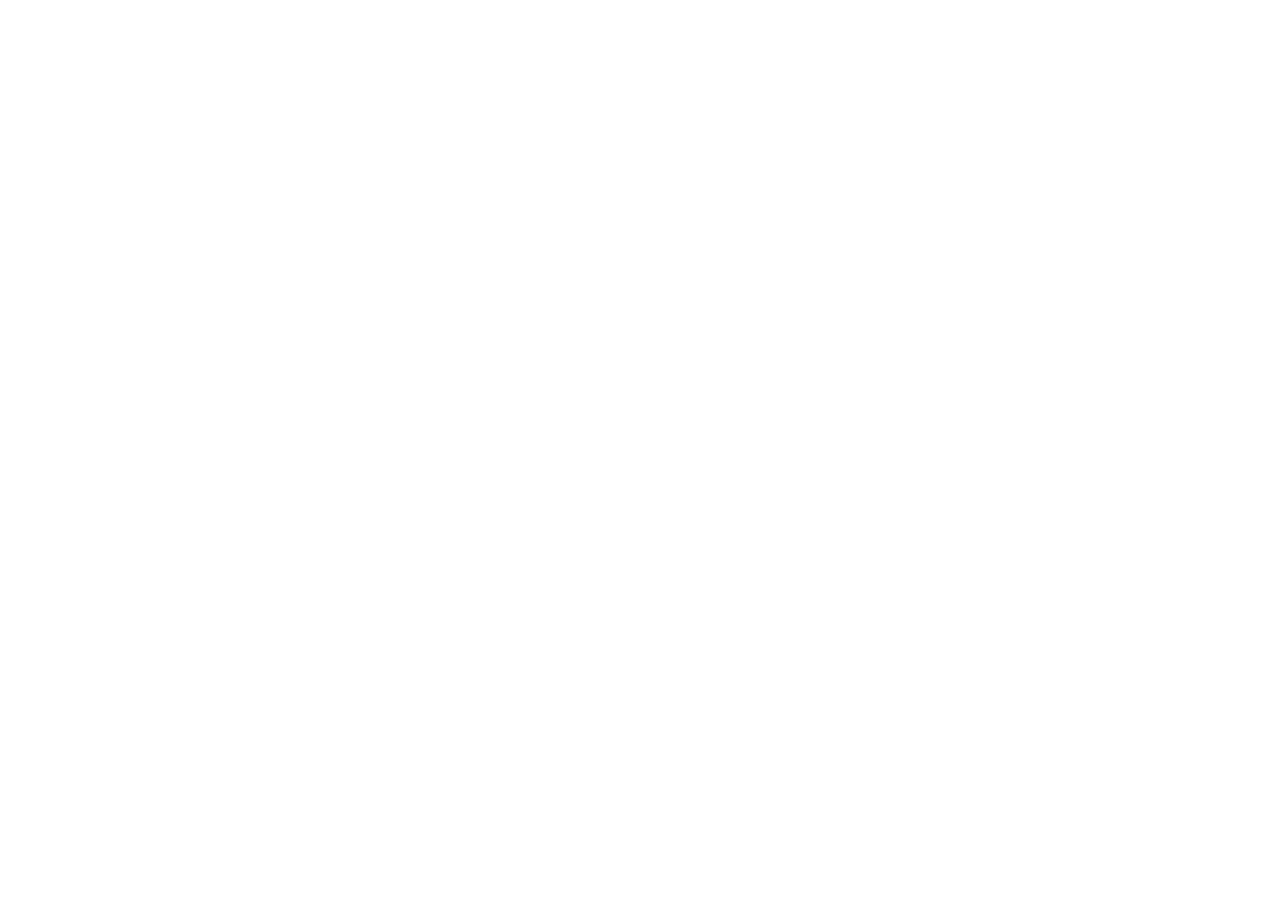
==== index.html @ 7423e650 "Cria estrutura da página inicial" ====
<!DOCTYPE html>
<html lang="en">
<head>
    <meta charset="UTF-8">
    <meta name="viewport" content="width=device-width, initial-scale=1.0">
    <title>Turma do Bem</title>
</head>
<body>
    
</body>
</html>
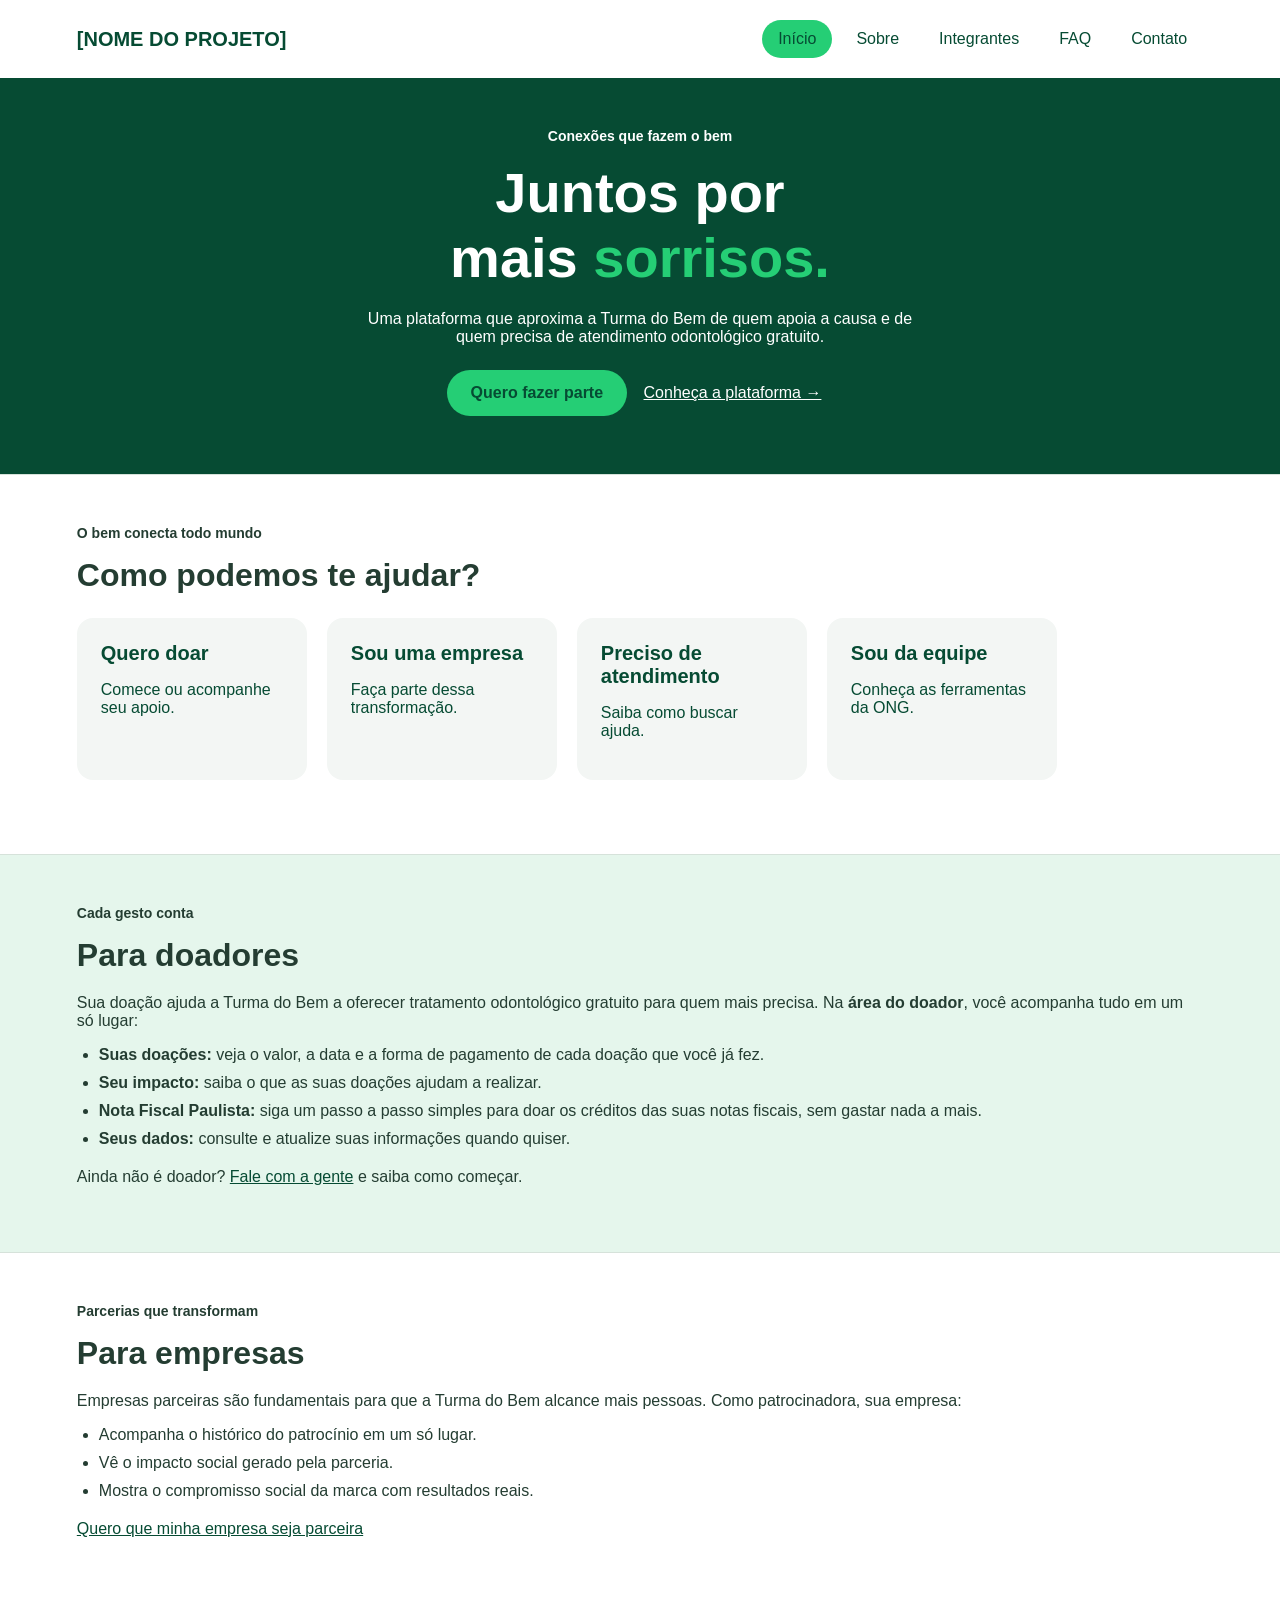
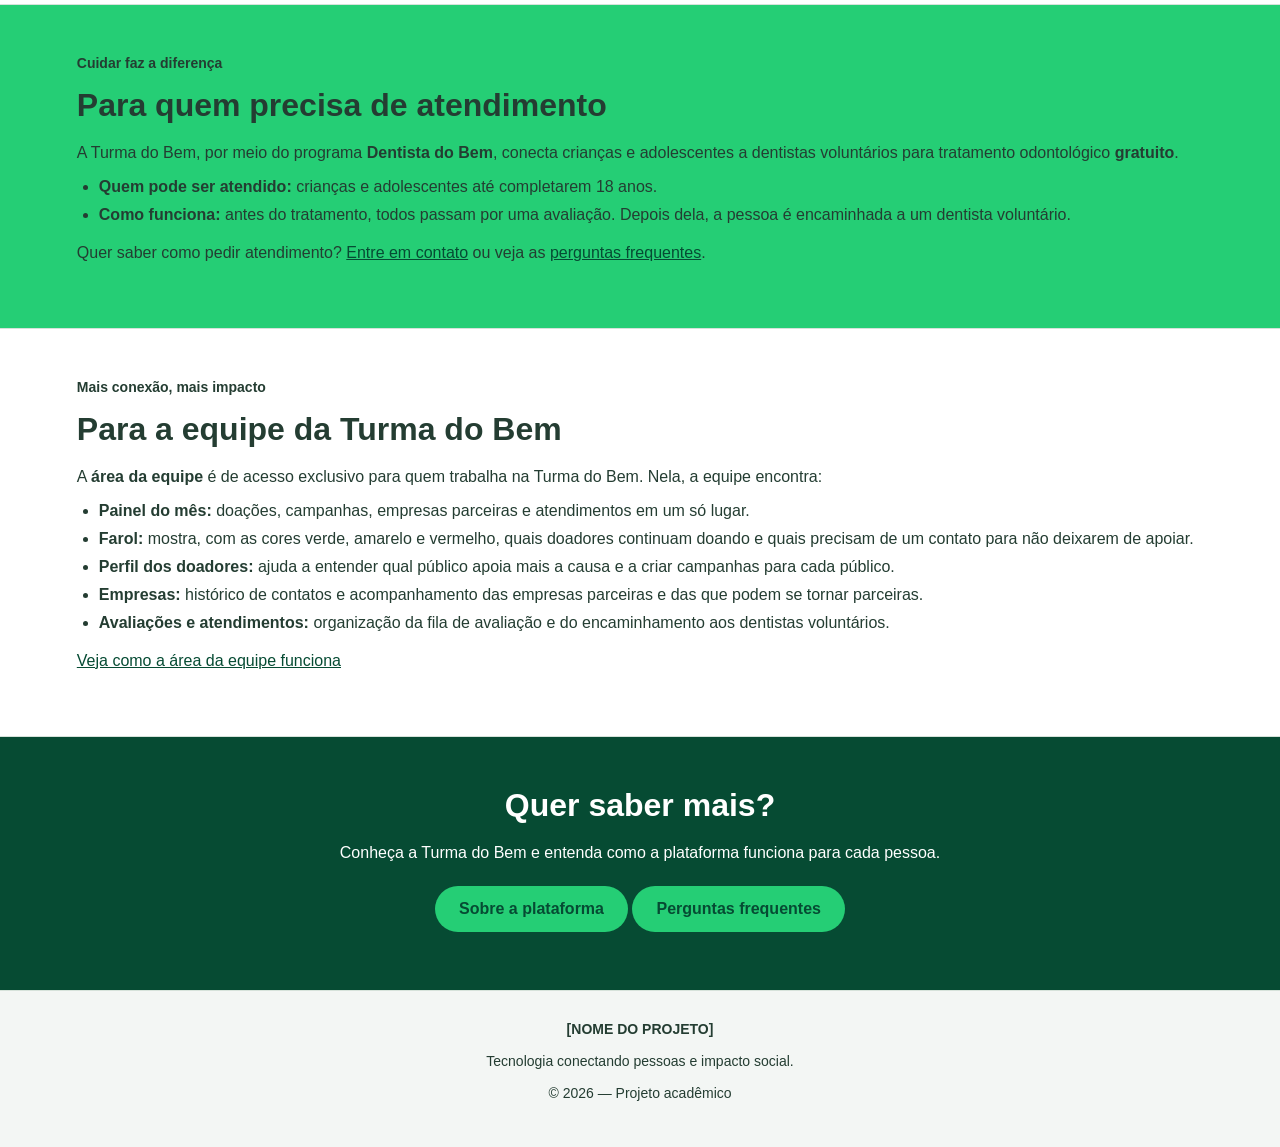
==== commit 8a2ffa27: "Adiciona HTML e CSS do projeto" ====
--- a/index.html
+++ b/index.html
@@ -1,11 +1,139 @@
 <!DOCTYPE html>
-<html lang="en">
+<html lang="pt-BR">
 <head>
     <meta charset="UTF-8">
     <meta name="viewport" content="width=device-width, initial-scale=1.0">
-    <title>Turma do Bem</title>
+    <link rel="stylesheet" href="css/style.css">
+    <title>Início | [NOME DO PROJETO]</title>
 </head>
 <body>
-    
+    <!-- Cabeçalho com o menu, igual em todas as páginas -->
+    <header>
+        <a class="marca" href="index.html">[NOME DO PROJETO]</a>
+        <nav>
+            <ul>
+                <li><a href="index.html" class="ativo">Início</a></li>
+                <li><a href="sobre.html">Sobre</a></li>
+                <li><a href="integrantes.html">Integrantes</a></li>
+                <li><a href="faq.html">FAQ</a></li>
+                <li><a href="contato.html">Contato</a></li>
+            </ul>
+        </nav>
+    </header>
+
+    <main>
+        <!-- Apresentação do projeto -->
+        <section id="inicio" class="apresentacao">
+            <div class="texto-inicio">
+                <p class="etiqueta">Conexões que fazem o bem</p>
+                <h1>Juntos por<br>mais <span>sorrisos.</span></h1>
+                <p>Uma plataforma que aproxima a Turma do Bem de quem apoia a causa e de quem precisa de atendimento odontológico gratuito.</p>
+                <a class="botao" href="contato.html">Quero fazer parte</a>
+                <a class="link-inicio" href="sobre.html">Conheça a plataforma →</a>
+            </div>
+        </section>
+
+        
+        <!-- Links para cada público da plataforma -->
+        <section id="publicos">
+            <p class="etiqueta">O bem conecta todo mundo</p>
+            <h2>Como podemos te ajudar?</h2>
+            <ul class="cartoes">
+                <li>
+                    <a href="#doadores">
+                        <strong>Quero doar</strong>
+                        <p>Comece ou acompanhe seu apoio.</p>
+                    </a>
+                </li>
+                <li>
+                    <a href="#empresas">
+                        <strong>Sou uma empresa</strong>
+                        <p>Faça parte dessa transformação.</p>
+                    </a>
+                </li>
+                <li>
+                    <a href="#beneficiarios">
+                        <strong>Preciso de atendimento</strong>
+                        <p>Saiba como buscar ajuda.</p>
+                    </a>
+                </li>
+                <li>
+                    <a href="#equipe">
+                        <strong>Sou da equipe</strong>
+                        <p>Conheça as ferramentas da ONG.</p>
+                    </a>
+                </li>
+            </ul>
+        </section>
+
+        <!-- Seção dos doadores: histórico de doações e Nota Fiscal Paulista -->
+        <section id="doadores" class="fundo-claro">
+            <p class="etiqueta">Cada gesto conta</p>
+            <h2>Para doadores</h2>
+            <p>Sua doação ajuda a Turma do Bem a oferecer tratamento odontológico gratuito para quem mais precisa. Na <strong>área do doador</strong>, você acompanha tudo em um só lugar:</p>
+            <ul>
+                <li><strong>Suas doações:</strong> veja o valor, a data e a forma de pagamento de cada doação que você já fez.</li>
+                <li><strong>Seu impacto:</strong> saiba o que as suas doações ajudam a realizar.</li>
+                <li><strong>Nota Fiscal Paulista:</strong> siga um passo a passo simples para doar os créditos das suas notas fiscais, sem gastar nada a mais.</li>
+                <li><strong>Seus dados:</strong> consulte e atualize suas informações quando quiser.</li>
+            </ul>
+            <p>Ainda não é doador? <a href="contato.html">Fale com a gente</a> e saiba como começar.</p>
+        </section>
+
+        <!-- Seção das empresas: motivos para se tornar parceira -->
+        <section id="empresas">
+            <p class="etiqueta">Parcerias que transformam</p>
+            <h2>Para empresas</h2>
+            <p>Empresas parceiras são fundamentais para que a Turma do Bem alcance mais pessoas. Como patrocinadora, sua empresa:</p>
+            <ul>
+                <li>Acompanha o histórico do patrocínio em um só lugar.</li>
+                <li>Vê o impacto social gerado pela parceria.</li>
+                <li>Mostra o compromisso social da marca com resultados reais.</li>
+            </ul>
+            <p><a href="contato.html">Quero que minha empresa seja parceira</a></p>
+        </section>
+
+        <!-- Seção dos beneficiários: atendimento gratuito até 18 anos e avaliação -->
+        <section id="beneficiarios" class="fundo-verde">
+            <p class="etiqueta">Cuidar faz a diferença</p>
+            <h2>Para quem precisa de atendimento</h2>
+            <p>A Turma do Bem, por meio do programa <strong>Dentista do Bem</strong>, conecta crianças e adolescentes a dentistas voluntários para tratamento odontológico <strong>gratuito</strong>.</p>
+            <ul>
+                <li><strong>Quem pode ser atendido:</strong> crianças e adolescentes até completarem 18 anos.</li>
+                <li><strong>Como funciona:</strong> antes do tratamento, todos passam por uma avaliação. Depois dela, a pessoa é encaminhada a um dentista voluntário.</li>
+            </ul>
+            <p>Quer saber como pedir atendimento? <a href="contato.html">Entre em contato</a> ou veja as <a href="faq.html#faq-beneficiarios">perguntas frequentes</a>.</p>
+        </section>
+
+        <!-- Seção da equipe da ONG: área restrita com o painel e o Farol -->
+        <section id="equipe">
+            <p class="etiqueta">Mais conexão, mais impacto</p>
+            <h2>Para a equipe da Turma do Bem</h2>
+            <p>A <strong>área da equipe</strong> é de acesso exclusivo para quem trabalha na Turma do Bem. Nela, a equipe encontra:</p>
+            <ul>
+                <li><strong>Painel do mês:</strong> doações, campanhas, empresas parceiras e atendimentos em um só lugar.</li>
+                <li><strong>Farol:</strong> mostra, com as cores verde, amarelo e vermelho, quais doadores continuam doando e quais precisam de um contato para não deixarem de apoiar.</li>
+                <li><strong>Perfil dos doadores:</strong> ajuda a entender qual público apoia mais a causa e a criar campanhas para cada público.</li>
+                <li><strong>Empresas:</strong> histórico de contatos e acompanhamento das empresas parceiras e das que podem se tornar parceiras.</li>
+                <li><strong>Avaliações e atendimentos:</strong> organização da fila de avaliação e do encaminhamento aos dentistas voluntários.</li>
+            </ul>
+            <p><a href="sobre.html#como-funciona-equipe">Veja como a área da equipe funciona</a></p>
+        </section>
+
+        <!-- Links para conhecer melhor o projeto -->
+        <section id="saiba-mais" class="chamada">
+            <h2>Quer saber mais?</h2>
+            <p>Conheça a Turma do Bem e entenda como a plataforma funciona para cada pessoa.</p>
+            <a class="botao" href="sobre.html">Sobre a plataforma</a>
+            <a class="botao" href="faq.html">Perguntas frequentes</a>
+        </section>
+    </main>
+
+    <!-- Rodapé, igual em todas as páginas -->
+    <footer>
+        <p><strong>[NOME DO PROJETO]</strong></p>
+        <p>Tecnologia conectando pessoas e impacto social.</p>
+        <p>© 2026 — Projeto acadêmico</p>
+    </footer>
 </body>
-</html>+</html>
--- a/css/style.css
+++ b/css/style.css
@@ -0,0 +1,239 @@
+/* Estilo geral */
+* {
+    box-sizing: border-box;
+    margin: 0;
+    padding: 0;
+}
+
+body {
+    font-family: Arial, Helvetica, sans-serif;
+    background-color: #ffffff;
+    color: #243d32;
+    font-size: 16px;
+}
+
+a {
+    color: #064b33;
+}
+
+a:hover {
+    color: #12633c;
+}
+
+h1, h2, h3 {
+    margin-bottom: 20px;
+}
+
+h1 {
+    font-size: 40px;
+}
+
+h2 {
+    font-size: 32px;
+}
+
+h3 {
+    font-size: 22px;
+}
+
+p {
+    margin-bottom: 16px;
+}
+
+/* Cabeçalho e menu */
+header {
+    display: flex;
+    flex-wrap: wrap;
+    justify-content: space-between;
+    align-items: center;
+    gap: 20px;
+    padding: 20px 6%;
+}
+
+.marca {
+    font-size: 20px;
+    font-weight: bold;
+    text-decoration: none;
+}
+
+nav ul {
+    display: flex;
+    flex-wrap: wrap;
+    gap: 8px;
+    list-style: none;
+}
+
+nav a {
+    display: block;
+    padding: 10px 16px;
+    border-radius: 30px;
+    text-decoration: none;
+}
+
+nav a:hover {
+    background-color: #e5f6ec;
+}
+
+.ativo {
+    background-color: #25ce75;
+}
+
+/* Conteúdo das páginas */
+main {
+    max-width: 1440px;
+    margin: 0 auto;
+}
+
+section {
+    padding: 50px 6%;
+    border-bottom: 1px solid #d6e2da;
+}
+
+section ul {
+    padding-left: 22px;
+    margin-bottom: 20px;
+}
+
+section li {
+    margin-bottom: 10px;
+}
+
+article {
+    margin-top: 24px;
+    padding-top: 24px;
+    border-top: 1px solid #d6e2da;
+}
+
+.apresentacao, .fundo-claro {
+    background-color: #e5f6ec;
+}
+
+.fundo-verde {
+    background-color: #25ce75;
+}
+
+.etiqueta {
+    font-size: 14px;
+    font-weight: bold;
+}
+
+/* Apresentação do projeto */
+#inicio {
+    background-color: #064b33;
+    color: #ffffff;
+    text-align: center;
+}
+
+.texto-inicio {
+    width: 560px;
+    max-width: 100%;
+    margin: 0 auto;
+}
+
+#inicio h1 {
+    font-size: 56px;
+}
+
+#inicio h1 span {
+    color: #25ce75;
+}
+
+.link-inicio {
+    display: inline-block;
+    margin: 12px;
+    color: #ffffff;
+}
+
+.link-inicio:hover {
+    color: #25ce75;
+}
+
+/* A mesma classe é usada nos botões de todas as páginas. */
+.botao {
+    display: inline-block;
+    margin: 8px 0;
+    padding: 14px 24px;
+    border-radius: 30px;
+    background-color: #25ce75;
+    color: #064b33;
+    font-weight: bold;
+    text-decoration: none;
+}
+
+.botao:hover {
+    background-color: #e5f6ec;
+    color: #064b33;
+}
+
+/* Listas de cartões e atalhos */
+.cartoes, .atalhos {
+    display: flex;
+    flex-wrap: wrap;
+    gap: 20px;
+    padding: 0;
+    margin: 24px 0;
+    list-style: none;
+}
+
+.cartoes li {
+    width: 230px;
+    max-width: 100%;
+    margin: 0;
+    padding: 24px;
+    border-radius: 16px;
+    background-color: #f3f6f4;
+}
+
+.cartoes a {
+    display: block;
+    text-decoration: none;
+}
+
+.cartoes strong {
+    display: block;
+    margin-bottom: 16px;
+    font-size: 20px;
+}
+
+/* Integrantes */
+.integrantes {
+    text-align: center;
+}
+
+.integrantes .cartoes {
+    justify-content: center;
+}
+
+.avatar {
+    display: flex;
+    align-items: center;
+    justify-content: center;
+    width: 80px;
+    height: 80px;
+    margin: 0 auto 20px;
+    border-radius: 50%;
+    background-color: #25ce75;
+    color: #064b33;
+    font-size: 26px;
+    font-weight: bold;
+}
+
+.link-pendente {
+    display: inline-block;
+    margin: 6px;
+    font-size: 14px;
+}
+
+/* Final das páginas */
+.chamada {
+    background-color: #064b33;
+    color: #ffffff;
+    text-align: center;
+}
+
+footer {
+    padding: 30px 6%;
+    background-color: #f3f6f4;
+    text-align: center;
+    font-size: 14px;
+}
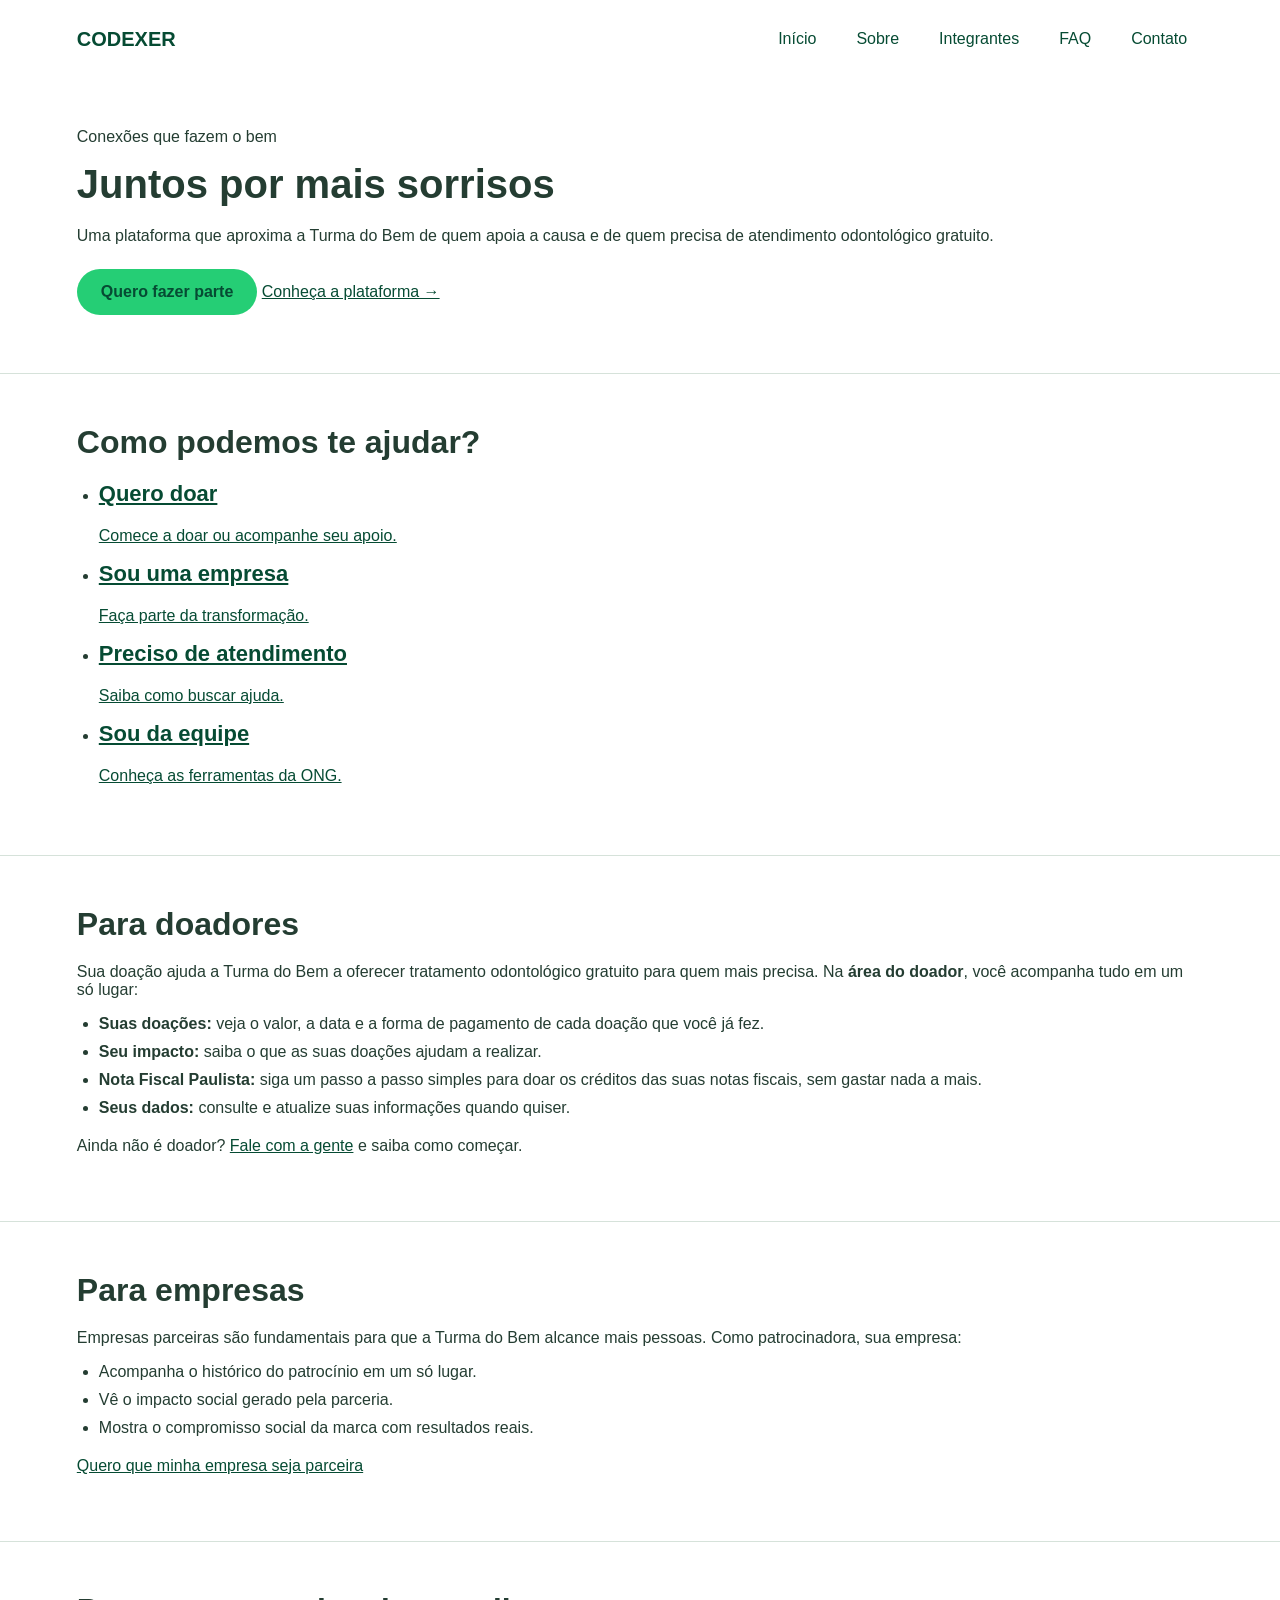
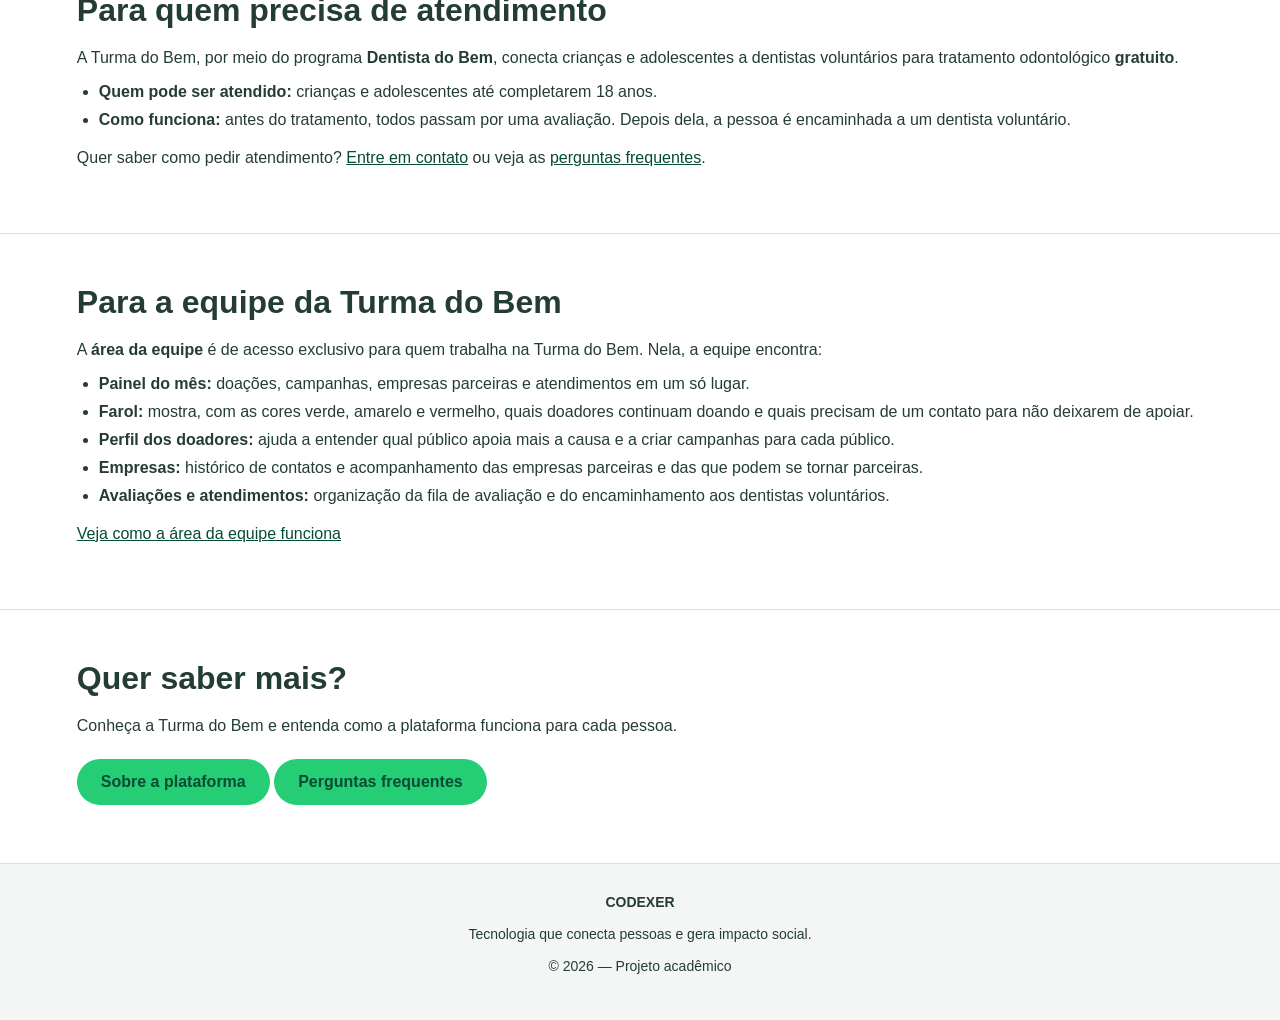
==== commit b4f1a861: "Adiciona páginas HTML do projeto." ====
--- a/index.html
+++ b/index.html
@@ -1,139 +1,136 @@
 <!DOCTYPE html>
-<html lang="pt-BR">
+<html lang="en">
 <head>
-    <meta charset="UTF-8">
-    <meta name="viewport" content="width=device-width, initial-scale=1.0">
-    <link rel="stylesheet" href="css/style.css">
-    <title>Início | [NOME DO PROJETO]</title>
+<meta charset="UTF-8">
+<meta name="viewport" content="width=device-width, initial-scale=1.0">
+<link rel="stylesheet" href="css/style.css">
+<title>Início | CODEXER</title>
 </head>
 <body>
-    <!-- Cabeçalho com o menu, igual em todas as páginas -->
-    <header>
-        <a class="marca" href="index.html">[NOME DO PROJETO]</a>
-        <nav>
-            <ul>
-                <li><a href="index.html" class="ativo">Início</a></li>
-                <li><a href="sobre.html">Sobre</a></li>
-                <li><a href="integrantes.html">Integrantes</a></li>
-                <li><a href="faq.html">FAQ</a></li>
-                <li><a href="contato.html">Contato</a></li>
-            </ul>
-        </nav>
-    </header>
-
+<header>
+<a class="marca" href="index.html">CODEXER</a>
+<nav>
+<ul>
+<!--Links de navegação para todas as páginas do projeto-->
+<li><a href="index.html">Início</a></li>
+<li><a href="sobre.html">Sobre</a></li>
+<li><a href="integrantes.html">Integrantes</a></li>
+<li><a href="faq.html">FAQ</a></li>
+<li><a href="contato.html">Contato</a></li>
+</ul>
+</nav>
+</header>
+ 
     <main>
-        <!-- Apresentação do projeto -->
-        <section id="inicio" class="apresentacao">
-            <div class="texto-inicio">
-                <p class="etiqueta">Conexões que fazem o bem</p>
-                <h1>Juntos por<br>mais <span>sorrisos.</span></h1>
-                <p>Uma plataforma que aproxima a Turma do Bem de quem apoia a causa e de quem precisa de atendimento odontológico gratuito.</p>
-                <a class="botao" href="contato.html">Quero fazer parte</a>
-                <a class="link-inicio" href="sobre.html">Conheça a plataforma →</a>
-            </div>
-        </section>
-
-        
-        <!-- Links para cada público da plataforma -->
-        <section id="publicos">
-            <p class="etiqueta">O bem conecta todo mundo</p>
-            <h2>Como podemos te ajudar?</h2>
-            <ul class="cartoes">
-                <li>
-                    <a href="#doadores">
-                        <strong>Quero doar</strong>
-                        <p>Comece ou acompanhe seu apoio.</p>
-                    </a>
-                </li>
-                <li>
-                    <a href="#empresas">
-                        <strong>Sou uma empresa</strong>
-                        <p>Faça parte dessa transformação.</p>
-                    </a>
-                </li>
-                <li>
-                    <a href="#beneficiarios">
-                        <strong>Preciso de atendimento</strong>
-                        <p>Saiba como buscar ajuda.</p>
-                    </a>
-                </li>
-                <li>
-                    <a href="#equipe">
-                        <strong>Sou da equipe</strong>
-                        <p>Conheça as ferramentas da ONG.</p>
-                    </a>
-                </li>
-            </ul>
-        </section>
-
-        <!-- Seção dos doadores: histórico de doações e Nota Fiscal Paulista -->
-        <section id="doadores" class="fundo-claro">
-            <p class="etiqueta">Cada gesto conta</p>
-            <h2>Para doadores</h2>
-            <p>Sua doação ajuda a Turma do Bem a oferecer tratamento odontológico gratuito para quem mais precisa. Na <strong>área do doador</strong>, você acompanha tudo em um só lugar:</p>
-            <ul>
-                <li><strong>Suas doações:</strong> veja o valor, a data e a forma de pagamento de cada doação que você já fez.</li>
-                <li><strong>Seu impacto:</strong> saiba o que as suas doações ajudam a realizar.</li>
-                <li><strong>Nota Fiscal Paulista:</strong> siga um passo a passo simples para doar os créditos das suas notas fiscais, sem gastar nada a mais.</li>
-                <li><strong>Seus dados:</strong> consulte e atualize suas informações quando quiser.</li>
-            </ul>
-            <p>Ainda não é doador? <a href="contato.html">Fale com a gente</a> e saiba como começar.</p>
-        </section>
-
-        <!-- Seção das empresas: motivos para se tornar parceira -->
-        <section id="empresas">
-            <p class="etiqueta">Parcerias que transformam</p>
-            <h2>Para empresas</h2>
-            <p>Empresas parceiras são fundamentais para que a Turma do Bem alcance mais pessoas. Como patrocinadora, sua empresa:</p>
-            <ul>
-                <li>Acompanha o histórico do patrocínio em um só lugar.</li>
-                <li>Vê o impacto social gerado pela parceria.</li>
-                <li>Mostra o compromisso social da marca com resultados reais.</li>
-            </ul>
-            <p><a href="contato.html">Quero que minha empresa seja parceira</a></p>
-        </section>
-
-        <!-- Seção dos beneficiários: atendimento gratuito até 18 anos e avaliação -->
-        <section id="beneficiarios" class="fundo-verde">
-            <p class="etiqueta">Cuidar faz a diferença</p>
-            <h2>Para quem precisa de atendimento</h2>
-            <p>A Turma do Bem, por meio do programa <strong>Dentista do Bem</strong>, conecta crianças e adolescentes a dentistas voluntários para tratamento odontológico <strong>gratuito</strong>.</p>
-            <ul>
-                <li><strong>Quem pode ser atendido:</strong> crianças e adolescentes até completarem 18 anos.</li>
-                <li><strong>Como funciona:</strong> antes do tratamento, todos passam por uma avaliação. Depois dela, a pessoa é encaminhada a um dentista voluntário.</li>
-            </ul>
-            <p>Quer saber como pedir atendimento? <a href="contato.html">Entre em contato</a> ou veja as <a href="faq.html#faq-beneficiarios">perguntas frequentes</a>.</p>
-        </section>
-
-        <!-- Seção da equipe da ONG: área restrita com o painel e o Farol -->
-        <section id="equipe">
-            <p class="etiqueta">Mais conexão, mais impacto</p>
-            <h2>Para a equipe da Turma do Bem</h2>
-            <p>A <strong>área da equipe</strong> é de acesso exclusivo para quem trabalha na Turma do Bem. Nela, a equipe encontra:</p>
-            <ul>
-                <li><strong>Painel do mês:</strong> doações, campanhas, empresas parceiras e atendimentos em um só lugar.</li>
-                <li><strong>Farol:</strong> mostra, com as cores verde, amarelo e vermelho, quais doadores continuam doando e quais precisam de um contato para não deixarem de apoiar.</li>
-                <li><strong>Perfil dos doadores:</strong> ajuda a entender qual público apoia mais a causa e a criar campanhas para cada público.</li>
-                <li><strong>Empresas:</strong> histórico de contatos e acompanhamento das empresas parceiras e das que podem se tornar parceiras.</li>
-                <li><strong>Avaliações e atendimentos:</strong> organização da fila de avaliação e do encaminhamento aos dentistas voluntários.</li>
-            </ul>
-            <p><a href="sobre.html#como-funciona-equipe">Veja como a área da equipe funciona</a></p>
-        </section>
-
-        <!-- Links para conhecer melhor o projeto -->
-        <section id="saiba-mais" class="chamada">
-            <h2>Quer saber mais?</h2>
-            <p>Conheça a Turma do Bem e entenda como a plataforma funciona para cada pessoa.</p>
-            <a class="botao" href="sobre.html">Sobre a plataforma</a>
-            <a class="botao" href="faq.html">Perguntas frequentes</a>
-        </section>
-    </main>
-
-    <!-- Rodapé, igual em todas as páginas -->
+<!-- Apresentação inicial da empresa, com botões que direcionam para a página de contato
+         e a página que explica sobre a empresa -->
+<section class="container">
+<p>Conexões que fazem o bem</p>
+<h1>Juntos por mais sorrisos</h1>
+<p>Uma plataforma que aproxima a Turma do Bem de quem apoia a causa e de quem precisa de atendimento odontológico gratuito.</p>
+<a class="botao" href="contato.html">Quero fazer parte</a>
+<a class="link-sobre" href="sobre.html">Conheça a plataforma →</a>
+</section>
+ 
+        <!--Links para todos os públicos que utilizam a plataforma, separados em listas não ordenadas
+        para dividir em blocos-->
+<section>
+<h2>Como podemos te ajudar?</h2>
+<ul class="blocos">
+<li>
+<a href="#doadores">
+<h3>Quero doar</h3>
+<p>Comece a doar ou acompanhe seu apoio.</p>
+</a>  
+</li>
+<li>
+<a href="#empresas">
+<h3>Sou uma empresa</h3>
+<p>Faça parte da transformação.</p>
+</a>
+</li>
+<li>
+<a href="#beneficiarios">
+<h3>Preciso de atendimento</h3>
+<p>Saiba como buscar ajuda.</p>
+</a>
+</li>
+<li>
+<a href="#equipe">
+<h3>Sou da equipe</h3>
+<p>Conheça as ferramentas da ONG.</p>
+</a>
+</li>
+</ul>
+</section>
+ 
+        <!-- Seção para doadores, com explicação de tudo que eles podem acompanhar pela plataforma
+         e link de direcionamento para quem ainda não doa -->
+<section class="fundo">
+<h2>Para doadores</h2>
+<p>Sua doação ajuda a Turma do Bem a oferecer tratamento odontológico gratuito para quem mais precisa. Na <strong>área do doador</strong>, você acompanha tudo em um só lugar:</p>
+<ul>
+<li><strong>Suas doações:</strong> veja o valor, a data e a forma de pagamento de cada doação que você já fez.</li>
+<li><strong>Seu impacto:</strong> saiba o que as suas doações ajudam a realizar.</li>
+<li><strong>Nota Fiscal Paulista:</strong> siga um passo a passo simples para doar os créditos das suas notas fiscais, sem gastar nada a mais.</li>
+<li><strong>Seus dados:</strong> consulte e atualize suas informações quando quiser.</li>
+</ul>
+<p>Ainda não é doador? <a href="contato.html">Fale com a gente</a> e saiba como começar.</p>
+</section>
+ 
+         <!-- Seção para empresas parceiras acompanharem históricos de doação e link para
+          empresas que ainda não tem parceria-->
+<section>
+<h2>Para empresas</h2>
+<p>Empresas parceiras são fundamentais para que a Turma do Bem alcance mais pessoas. Como patrocinadora, sua empresa:</p>
+<ul>
+<li>Acompanha o histórico do patrocínio em um só lugar.</li>
+<li>Vê o impacto social gerado pela parceria.</li>
+<li>Mostra o compromisso social da marca com resultados reais.</li>
+</ul>
+<p><a href="contato.html">Quero que minha empresa seja parceira</a></p>
+</section>
+<!-- Seção para beneficiários com explicação das regras de atendimento-->
+<section class="fundo">
+<h2>Para quem precisa de atendimento</h2>
+<p>A Turma do Bem, por meio do programa <strong>Dentista do Bem</strong>, conecta crianças e adolescentes a dentistas voluntários para tratamento odontológico <strong>gratuito</strong>.</p>
+<ul>
+<li><strong>Quem pode ser atendido:</strong> crianças e adolescentes até completarem 18 anos.</li>
+<li><strong>Como funciona:</strong> antes do tratamento, todos passam por uma avaliação. Depois dela, a pessoa é encaminhada a um dentista voluntário.</li>
+</ul>
+<p>Quer saber como pedir atendimento? <a href="contato.html">Entre em contato</a> ou veja as <a href="faq.html#faq-beneficiarios">perguntas frequentes</a>.</p>
+</section>
+ 
+        <!-- Seção restrita para a equipe da ong, para que acompanhem o status de cada doador,
+         métricas de doações e tenham visibilidade de quem são os parceiros-->
+<section>
+<h2>Para a equipe da Turma do Bem</h2>
+<p>A <strong>área da equipe</strong> é de acesso exclusivo para quem trabalha na Turma do Bem. Nela, a equipe encontra:</p>
+<ul>
+<li><strong>Painel do mês:</strong> doações, campanhas, empresas parceiras e atendimentos em um só lugar.</li>
+<li><strong>Farol:</strong> mostra, com as cores verde, amarelo e vermelho, quais doadores continuam doando e quais precisam de um contato para não deixarem de apoiar.</li>
+<li><strong>Perfil dos doadores:</strong> ajuda a entender qual público apoia mais a causa e a criar campanhas para cada público.</li>
+<li><strong>Empresas:</strong> histórico de contatos e acompanhamento das empresas parceiras e das que podem se tornar parceiras.</li>
+<li><strong>Avaliações e atendimentos:</strong> organização da fila de avaliação e do encaminhamento aos dentistas voluntários.</li>
+</ul>
+<p><a href="sobre.html#como-funciona-equipe">Veja como a área da equipe funciona</a></p>
+</section>
+ 
+        <!-- Links com informações do projeto para esclarecer duvidas dos usuários, link de
+         página de faq com as perguntas frequentes e página sobre com explicação dos projetos-->
+<section class="container">
+<h2>Quer saber mais?</h2>
+<p>Conheça a Turma do Bem e entenda como a plataforma funciona para cada pessoa.</p>
+<a class="botao" href="sobre.html">Sobre a plataforma</a>
+<a class="botao" href="faq.html">Perguntas frequentes</a>
+</section>
+</main>
+ 
     <footer>
-        <p><strong>[NOME DO PROJETO]</strong></p>
-        <p>Tecnologia conectando pessoas e impacto social.</p>
-        <p>© 2026 — Projeto acadêmico</p>
-    </footer>
+<!-- Footer utilizado em todas as páginas-->
+<p><strong>CODEXER</strong></p>
+<p>Tecnologia que conecta pessoas e gera impacto social.</p>
+<p>© 2026 — Projeto acadêmico</p>
+</footer>
 </body>
-</html>
+</html>
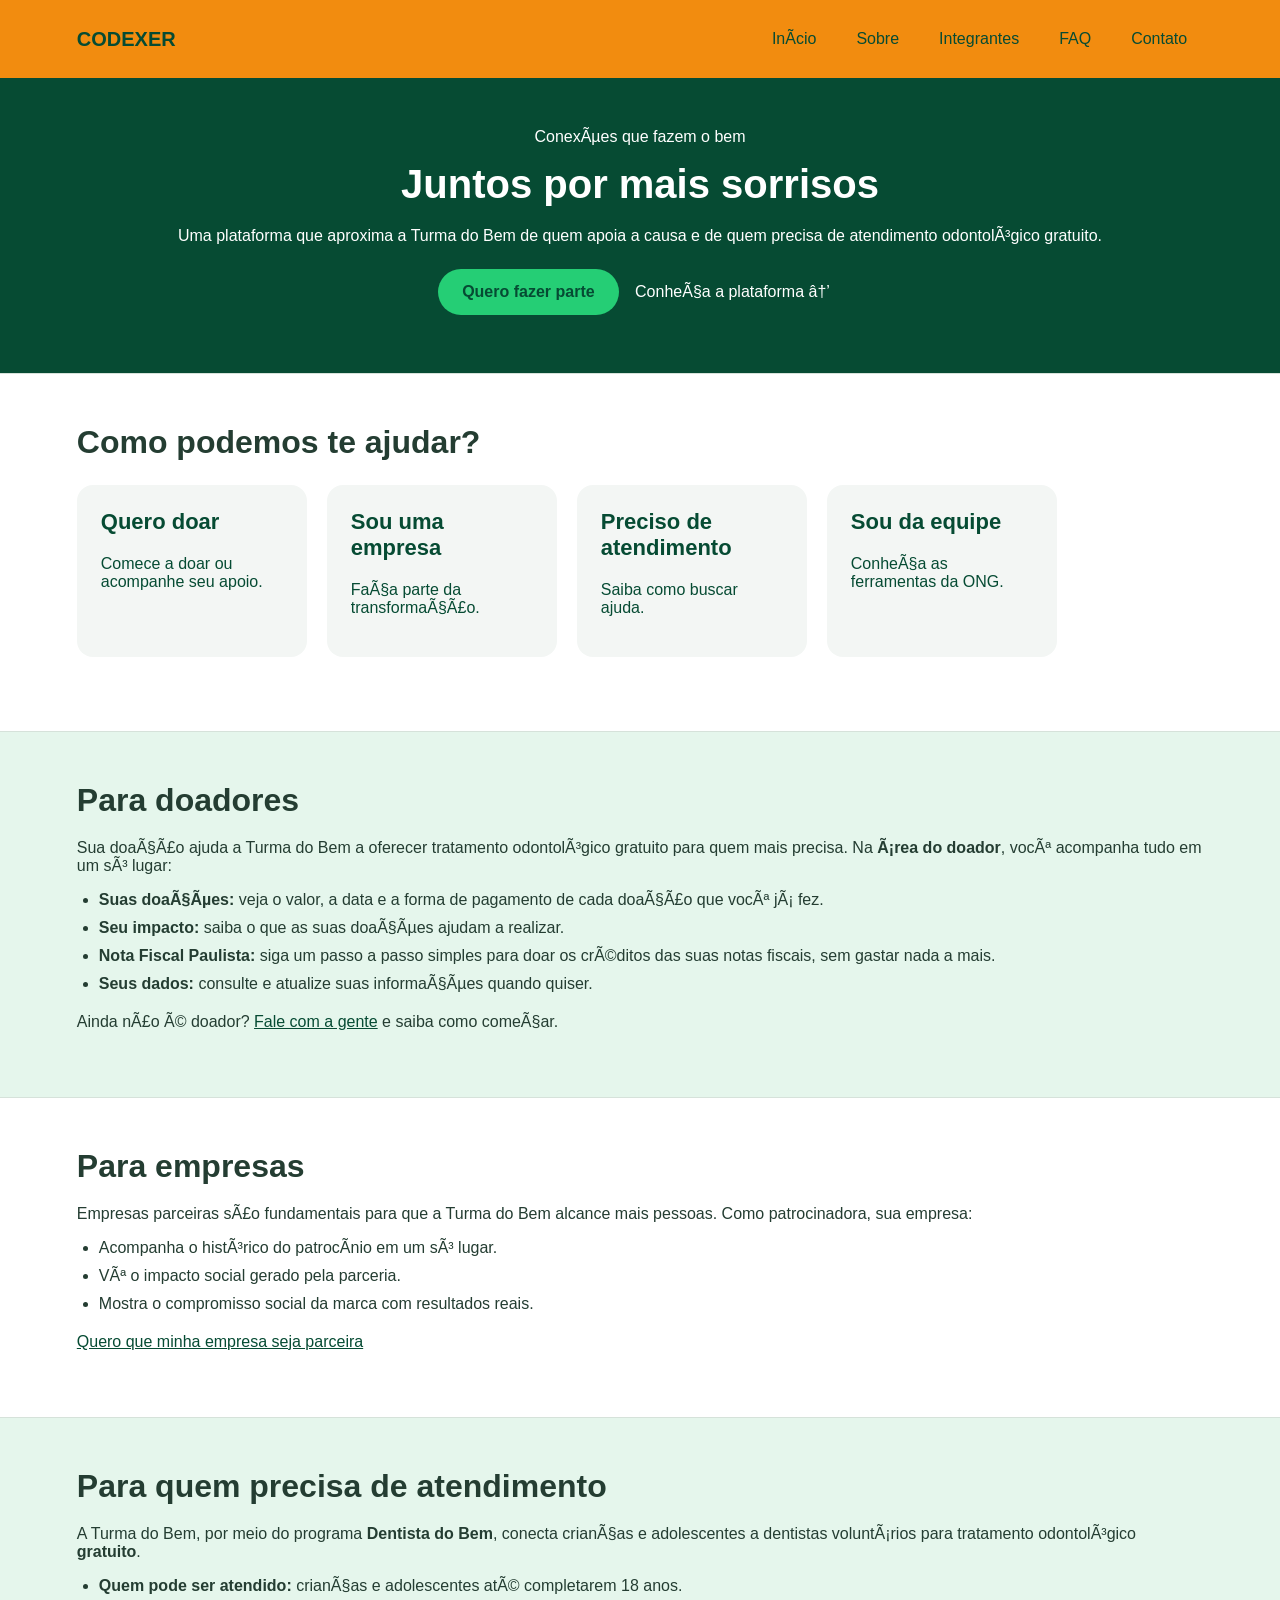
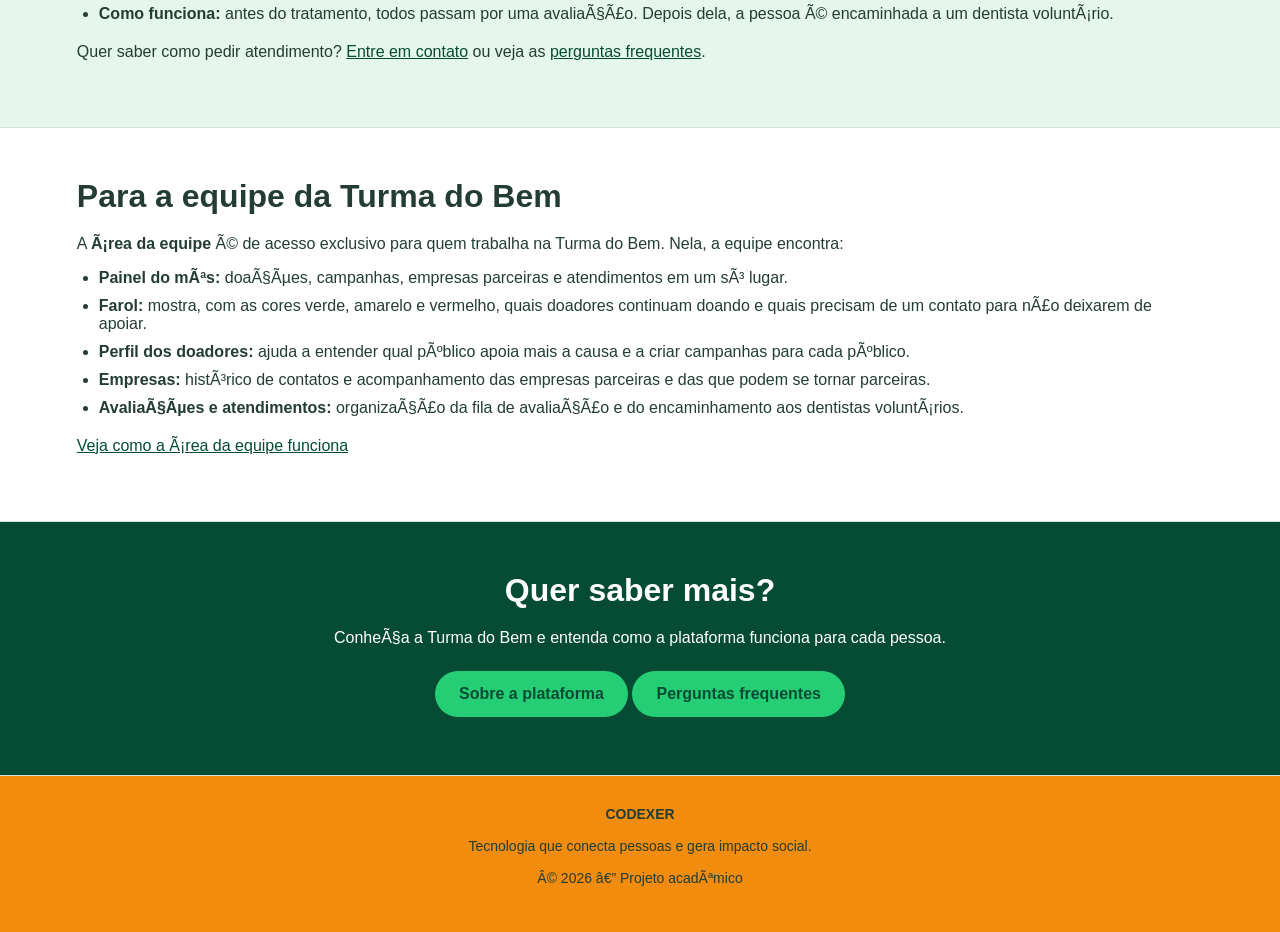
==== commit 1955ab80: "Adiciona páginas de solução" ====
--- a/index.html
+++ b/index.html
@@ -1,136 +1,136 @@
 <!DOCTYPE html>
-<html lang="en">
-<head>
-<meta charset="UTF-8">
-<meta name="viewport" content="width=device-width, initial-scale=1.0">
-<link rel="stylesheet" href="css/style.css">
-<title>Início | CODEXER</title>
-</head>
-<body>
-<header>
-<a class="marca" href="index.html">CODEXER</a>
-<nav>
-<ul>
-<!--Links de navegação para todas as páginas do projeto-->
-<li><a href="index.html">Início</a></li>
-<li><a href="sobre.html">Sobre</a></li>
-<li><a href="integrantes.html">Integrantes</a></li>
-<li><a href="faq.html">FAQ</a></li>
-<li><a href="contato.html">Contato</a></li>
-</ul>
-</nav>
-</header>
- 
-    <main>
-<!-- Apresentação inicial da empresa, com botões que direcionam para a página de contato
-         e a página que explica sobre a empresa -->
-<section class="container">
-<p>Conexões que fazem o bem</p>
-<h1>Juntos por mais sorrisos</h1>
-<p>Uma plataforma que aproxima a Turma do Bem de quem apoia a causa e de quem precisa de atendimento odontológico gratuito.</p>
-<a class="botao" href="contato.html">Quero fazer parte</a>
-<a class="link-sobre" href="sobre.html">Conheça a plataforma →</a>
-</section>
- 
-        <!--Links para todos os públicos que utilizam a plataforma, separados em listas não ordenadas
-        para dividir em blocos-->
-<section>
-<h2>Como podemos te ajudar?</h2>
-<ul class="blocos">
-<li>
-<a href="#doadores">
-<h3>Quero doar</h3>
-<p>Comece a doar ou acompanhe seu apoio.</p>
-</a>  
-</li>
-<li>
-<a href="#empresas">
-<h3>Sou uma empresa</h3>
-<p>Faça parte da transformação.</p>
-</a>
-</li>
-<li>
-<a href="#beneficiarios">
-<h3>Preciso de atendimento</h3>
-<p>Saiba como buscar ajuda.</p>
-</a>
-</li>
-<li>
-<a href="#equipe">
-<h3>Sou da equipe</h3>
-<p>Conheça as ferramentas da ONG.</p>
-</a>
-</li>
-</ul>
-</section>
- 
-        <!-- Seção para doadores, com explicação de tudo que eles podem acompanhar pela plataforma
-         e link de direcionamento para quem ainda não doa -->
-<section class="fundo">
-<h2>Para doadores</h2>
-<p>Sua doação ajuda a Turma do Bem a oferecer tratamento odontológico gratuito para quem mais precisa. Na <strong>área do doador</strong>, você acompanha tudo em um só lugar:</p>
-<ul>
-<li><strong>Suas doações:</strong> veja o valor, a data e a forma de pagamento de cada doação que você já fez.</li>
-<li><strong>Seu impacto:</strong> saiba o que as suas doações ajudam a realizar.</li>
-<li><strong>Nota Fiscal Paulista:</strong> siga um passo a passo simples para doar os créditos das suas notas fiscais, sem gastar nada a mais.</li>
-<li><strong>Seus dados:</strong> consulte e atualize suas informações quando quiser.</li>
-</ul>
-<p>Ainda não é doador? <a href="contato.html">Fale com a gente</a> e saiba como começar.</p>
-</section>
- 
-         <!-- Seção para empresas parceiras acompanharem históricos de doação e link para
-          empresas que ainda não tem parceria-->
-<section>
-<h2>Para empresas</h2>
-<p>Empresas parceiras são fundamentais para que a Turma do Bem alcance mais pessoas. Como patrocinadora, sua empresa:</p>
-<ul>
-<li>Acompanha o histórico do patrocínio em um só lugar.</li>
-<li>Vê o impacto social gerado pela parceria.</li>
-<li>Mostra o compromisso social da marca com resultados reais.</li>
-</ul>
-<p><a href="contato.html">Quero que minha empresa seja parceira</a></p>
-</section>
-<!-- Seção para beneficiários com explicação das regras de atendimento-->
-<section class="fundo">
-<h2>Para quem precisa de atendimento</h2>
-<p>A Turma do Bem, por meio do programa <strong>Dentista do Bem</strong>, conecta crianças e adolescentes a dentistas voluntários para tratamento odontológico <strong>gratuito</strong>.</p>
-<ul>
-<li><strong>Quem pode ser atendido:</strong> crianças e adolescentes até completarem 18 anos.</li>
-<li><strong>Como funciona:</strong> antes do tratamento, todos passam por uma avaliação. Depois dela, a pessoa é encaminhada a um dentista voluntário.</li>
-</ul>
-<p>Quer saber como pedir atendimento? <a href="contato.html">Entre em contato</a> ou veja as <a href="faq.html#faq-beneficiarios">perguntas frequentes</a>.</p>
-</section>
- 
-        <!-- Seção restrita para a equipe da ong, para que acompanhem o status de cada doador,
-         métricas de doações e tenham visibilidade de quem são os parceiros-->
-<section>
-<h2>Para a equipe da Turma do Bem</h2>
-<p>A <strong>área da equipe</strong> é de acesso exclusivo para quem trabalha na Turma do Bem. Nela, a equipe encontra:</p>
-<ul>
-<li><strong>Painel do mês:</strong> doações, campanhas, empresas parceiras e atendimentos em um só lugar.</li>
-<li><strong>Farol:</strong> mostra, com as cores verde, amarelo e vermelho, quais doadores continuam doando e quais precisam de um contato para não deixarem de apoiar.</li>
-<li><strong>Perfil dos doadores:</strong> ajuda a entender qual público apoia mais a causa e a criar campanhas para cada público.</li>
-<li><strong>Empresas:</strong> histórico de contatos e acompanhamento das empresas parceiras e das que podem se tornar parceiras.</li>
-<li><strong>Avaliações e atendimentos:</strong> organização da fila de avaliação e do encaminhamento aos dentistas voluntários.</li>
-</ul>
-<p><a href="sobre.html#como-funciona-equipe">Veja como a área da equipe funciona</a></p>
-</section>
- 
-        <!-- Links com informações do projeto para esclarecer duvidas dos usuários, link de
-         página de faq com as perguntas frequentes e página sobre com explicação dos projetos-->
-<section class="container">
-<h2>Quer saber mais?</h2>
-<p>Conheça a Turma do Bem e entenda como a plataforma funciona para cada pessoa.</p>
-<a class="botao" href="sobre.html">Sobre a plataforma</a>
-<a class="botao" href="faq.html">Perguntas frequentes</a>
-</section>
-</main>
- 
-    <footer>
-<!-- Footer utilizado em todas as páginas-->
-<p><strong>CODEXER</strong></p>
-<p>Tecnologia que conecta pessoas e gera impacto social.</p>
-<p>© 2026 — Projeto acadêmico</p>
-</footer>
-</body>
+<html lang="pt-br>
+    <head>
+        <meta charset="UTF-8">
+        <meta name="viewport" content="width=device-width, initial-scale=1.0">
+        <link rel="stylesheet" href="css/style.css">
+        <title>Início | CODEXER</title>
+    </head>
+    <body>
+        <header>
+            <a class="marca" href="index.html">CODEXER</a>
+            <nav>
+                <ul>
+                    <!--Links de navegação para todas as páginas do projeto-->
+                    <li><a href="index.html">Início</a></li>
+                    <li><a href="sobre.html">Sobre</a></li>
+                    <li><a href="integrantes.html">Integrantes</a></li>
+                    <li><a href="faq.html">FAQ</a></li>
+                    <li><a href="contato.html">Contato</a></li>
+                </ul>
+            </nav>
+        </header>
+        <main>
+            <!-- Apresentação inicial da empresa, com botões que direcionam para a página de contato
+                 e a página que explica sobre a empresa -->
+            <section class="container">
+                <p>Conexões que fazem o bem</p>
+                <h1>Juntos por mais sorrisos</h1>
+                <p>Uma plataforma que aproxima a Turma do Bem de quem apoia a causa e de quem precisa de atendimento odontológico gratuito.</p>
+                <a class="botao" href="contato.html">Quero fazer parte</a>
+                <a class="link-sobre" href="sobre.html">Conheça a plataforma →</a>
+            </section>
+
+            <!--Links para todos os públicos que utilizam a plataforma, separados em listas não ordenadas
+                para dividir em blocos-->
+            <section>
+                <h2>Como podemos te ajudar?</h2>
+                <ul class="blocos">
+                    <li>
+                        <a href="#doadores">
+                            <h3>Quero doar</h3>
+                            <p>Comece a doar ou acompanhe seu apoio.</p>
+                        </a>
+                    </li>
+                    <li>
+                        <a href="#empresas">
+                            <h3>Sou uma empresa</h3>
+                            <p>Faça parte da transformação.</p>
+                        </a>
+                    </li>
+                    <li>
+                        <a href="#beneficiarios">
+                            <h3>Preciso de atendimento</h3>
+                            <p>Saiba como buscar ajuda.</p>
+                        </a>
+                    </li>
+                    <li>
+                        <a href="#equipe">
+                            <h3>Sou da equipe</h3>
+                            <p>Conheça as ferramentas da ONG.</p>
+                        </a>
+                    </li>
+                </ul>
+            </section>
+
+            <!-- Seção para doadores, com explicação de tudo que eles podem acompanhar pela plataforma
+                 e link de direcionamento para quem ainda não doa -->
+            <section class="fundo">
+                <h2>Para doadores</h2>
+                <p>Sua doação ajuda a Turma do Bem a oferecer tratamento odontológico gratuito para quem mais precisa. Na <strong>área do doador</strong>, você acompanha tudo em um só lugar:</p>
+                <ul>
+                    <li><strong>Suas doações:</strong> veja o valor, a data e a forma de pagamento de cada doação que você já fez.</li>
+                    <li><strong>Seu impacto:</strong> saiba o que as suas doações ajudam a realizar.</li>
+                    <li><strong>Nota Fiscal Paulista:</strong> siga um passo a passo simples para doar os créditos das suas notas fiscais, sem gastar nada a mais.</li>
+                    <li><strong>Seus dados:</strong> consulte e atualize suas informações quando quiser.</li>
+                </ul>
+                <p>Ainda não é doador? <a href="contato.html">Fale com a gente</a> e saiba como começar.</p>
+            </section>
+
+            <!-- Seção para empresas parceiras acompanharem históricos de doação e link para
+                 empresas que ainda não tem parceria-->
+            <section>
+                <h2>Para empresas</h2>
+                <p>Empresas parceiras são fundamentais para que a Turma do Bem alcance mais pessoas. Como patrocinadora, sua empresa:</p>
+                <ul>
+                    <li>Acompanha o histórico do patrocínio em um só lugar.</li>
+                    <li>Vê o impacto social gerado pela parceria.</li>
+                    <li>Mostra o compromisso social da marca com resultados reais.</li>
+                </ul>
+                <p><a href="contato.html">Quero que minha empresa seja parceira</a></p>
+            </section>
+
+            <!-- Seção para beneficiários com explicação das regras de atendimento-->
+            <section class="fundo">
+                <h2>Para quem precisa de atendimento</h2>
+                <p>A Turma do Bem, por meio do programa <strong>Dentista do Bem</strong>, conecta crianças e adolescentes a dentistas voluntários para tratamento odontológico <strong>gratuito</strong>.</p>
+                <ul>
+                    <li><strong>Quem pode ser atendido:</strong> crianças e adolescentes até completarem 18 anos.</li>
+                    <li><strong>Como funciona:</strong> antes do tratamento, todos passam por uma avaliação. Depois dela, a pessoa é encaminhada a um dentista voluntário.</li>
+                </ul>
+                <p>Quer saber como pedir atendimento? <a href="contato.html">Entre em contato</a> ou veja as <a href="faq.html#faq-beneficiarios">perguntas frequentes</a>.</p>
+            </section>
+
+            <!-- Seção restrita para a equipe da ong, para que acompanhem o status de cada doador,
+                 métricas de doações e tenham visibilidade de quem são os parceiros-->
+            <section>
+                <h2>Para a equipe da Turma do Bem</h2>
+                <p>A <strong>área da equipe</strong> é de acesso exclusivo para quem trabalha na Turma do Bem. Nela, a equipe encontra:</p>
+                <ul>
+                    <li><strong>Painel do mês:</strong> doações, campanhas, empresas parceiras e atendimentos em um só lugar.</li>
+                    <li><strong>Farol:</strong> mostra, com as cores verde, amarelo e vermelho, quais doadores continuam doando e quais precisam de um contato para não deixarem de apoiar.</li>
+                    <li><strong>Perfil dos doadores:</strong> ajuda a entender qual público apoia mais a causa e a criar campanhas para cada público.</li>
+                    <li><strong>Empresas:</strong> histórico de contatos e acompanhamento das empresas parceiras e das que podem se tornar parceiras.</li>
+                    <li><strong>Avaliações e atendimentos:</strong> organização da fila de avaliação e do encaminhamento aos dentistas voluntários.</li>
+                </ul>
+                <p><a href="sobre.html#como-funciona-equipe">Veja como a área da equipe funciona</a></p>
+            </section>
+
+            <!-- Links com informações do projeto para esclarecer duvidas dos usuários, link de
+                 página de faq com as perguntas frequentes e página sobre com explicação dos projetos-->
+            <section class="container">
+                <h2>Quer saber mais?</h2>
+                <p>Conheça a Turma do Bem e entenda como a plataforma funciona para cada pessoa.</p>
+                <a class="botao" href="sobre.html">Sobre a plataforma</a>
+                <a class="botao" href="faq.html">Perguntas frequentes</a>
+            </section>
+        </main>
+
+        <footer>
+            <!-- Footer utilizado em todas as páginas-->
+            <p><strong>CODEXER</strong></p>
+            <p>Tecnologia que conecta pessoas e gera impacto social.</p>
+            <p>© 2026 — Projeto acadêmico</p>
+        </footer>
+    </body>
 </html>
--- a/css/style.css
+++ b/css/style.css
@@ -1,46 +1,43 @@
-/* Estilo geral */
+/* Estilo geral da página*/
+ 
 * {
     box-sizing: border-box;
     margin: 0;
     padding: 0;
 }
-
+ 
 body {
     font-family: Arial, Helvetica, sans-serif;
     background-color: #ffffff;
     color: #243d32;
     font-size: 16px;
 }
-
+ 
 a {
     color: #064b33;
 }
-
-a:hover {
-    color: #12633c;
-}
-
+ 
 h1, h2, h3 {
     margin-bottom: 20px;
 }
-
+ 
 h1 {
     font-size: 40px;
 }
-
+ 
 h2 {
     font-size: 32px;
 }
-
+ 
 h3 {
     font-size: 22px;
 }
-
+ 
 p {
     margin-bottom: 16px;
 }
-
-/* Cabeçalho e menu */
+ 
+/* Cabeçalho */
 header {
     display: flex;
     flex-wrap: wrap;
@@ -48,107 +45,69 @@
     align-items: center;
     gap: 20px;
     padding: 20px 6%;
-}
-
+    background-color: #F28C0F;
+    
+}
+ 
 .marca {
     font-size: 20px;
     font-weight: bold;
     text-decoration: none;
 }
 
+
 nav ul {
     display: flex;
     flex-wrap: wrap;
     gap: 8px;
     list-style: none;
 }
-
+ 
 nav a {
     display: block;
     padding: 10px 16px;
     border-radius: 30px;
     text-decoration: none;
 }
-
-nav a:hover {
-    background-color: #e5f6ec;
-}
-
-.ativo {
-    background-color: #25ce75;
-}
-
-/* Conteúdo das páginas */
+ 
+/* Páginas */
 main {
     max-width: 1440px;
     margin: 0 auto;
 }
-
+ 
 section {
     padding: 50px 6%;
     border-bottom: 1px solid #d6e2da;
 }
-
+ 
 section ul {
     padding-left: 22px;
     margin-bottom: 20px;
 }
-
+ 
 section li {
     margin-bottom: 10px;
 }
-
+ 
 article {
     margin-top: 24px;
     padding-top: 24px;
     border-top: 1px solid #d6e2da;
 }
-
-.apresentacao, .fundo-claro {
-    background-color: #e5f6ec;
-}
-
-.fundo-verde {
-    background-color: #25ce75;
-}
-
-.etiqueta {
-    font-size: 14px;
-    font-weight: bold;
-}
-
-/* Apresentação do projeto */
-#inicio {
+ 
+.container {
     background-color: #064b33;
     color: #ffffff;
     text-align: center;
 }
-
-.texto-inicio {
+ 
+.texto-apresentacao {
     width: 560px;
     max-width: 100%;
     margin: 0 auto;
 }
-
-#inicio h1 {
-    font-size: 56px;
-}
-
-#inicio h1 span {
-    color: #25ce75;
-}
-
-.link-inicio {
-    display: inline-block;
-    margin: 12px;
-    color: #ffffff;
-}
-
-.link-inicio:hover {
-    color: #25ce75;
-}
-
-/* A mesma classe é usada nos botões de todas as páginas. */
+ 
 .botao {
     display: inline-block;
     margin: 8px 0;
@@ -159,14 +118,20 @@
     font-weight: bold;
     text-decoration: none;
 }
-
-.botao:hover {
-    background-color: #e5f6ec;
-    color: #064b33;
-}
-
-/* Listas de cartões e atalhos */
-.cartoes, .atalhos {
+ 
+.link-sobre {
+    display: inline-block;
+    margin: 12px;
+    color: #ffffff;
+    text-decoration: none;
+}
+ 
+.citacao {
+    font-size: 14px;
+    font-weight: bold;
+}
+ 
+.blocos {
     display: flex;
     flex-wrap: wrap;
     gap: 20px;
@@ -174,8 +139,8 @@
     margin: 24px 0;
     list-style: none;
 }
-
-.cartoes li {
+ 
+.blocos li {
     width: 230px;
     max-width: 100%;
     margin: 0;
@@ -183,32 +148,48 @@
     border-radius: 16px;
     background-color: #f3f6f4;
 }
-
-.cartoes a {
-    display: block;
-    text-decoration: none;
-}
-
-.cartoes strong {
-    display: block;
-    margin-bottom: 16px;
-    font-size: 20px;
-}
-
-/* Integrantes */
-.integrantes {
-    text-align: center;
-}
-
-.integrantes .cartoes {
+ 
+.blocos a {
+    text-decoration: none;
+}
+ 
+.fundo {
+    background-color: #e5f6ec;
+}
+ 
+.atalhos {
+    display: flex;
+    flex-wrap: wrap;
+    gap: 20px;
+    padding: 0;
+    margin: 24px 0;
+    list-style: none;
+}
+ 
+.bloco-integrante {
+    list-style: none;
+    margin: 0;
+    padding: 0 20px;
+    display: flex;
     justify-content: center;
-}
-
-.avatar {
+    flex-wrap: wrap;
+    gap: 20px;
+}
+ 
+.bloco-integrante li {
+  width: 250px;
+  padding: 30px 20px;
+  background: #f3f5f4;
+  border-radius: 16px;
+  text-align: center;
+  transition: transform 0.2s, box-shadow 0.2s;
+}
+ 
+.integrante {
     display: flex;
     align-items: center;
     justify-content: center;
-    width: 80px;
+    width: 85px;
     height: 80px;
     margin: 0 auto 20px;
     border-radius: 50%;
@@ -217,23 +198,35 @@
     font-size: 26px;
     font-weight: bold;
 }
-
-.link-pendente {
-    display: inline-block;
-    margin: 6px;
-    font-size: 14px;
-}
-
-/* Final das páginas */
+ 
+.integrante-contato {
+    background-color: #064b33;
+    color: #ffffff;
+    text-align: center;
+}
+ 
 .chamada {
     background-color: #064b33;
     color: #ffffff;
     text-align: center;
 }
 
+.verde{
+    color: #008000;
+}
+
+.amarelo {
+    color: #ffd700;
+}
+
+.vermelho {
+    color: #dc143c;
+}
+ 
 footer {
     padding: 30px 6%;
     background-color: #f3f6f4;
     text-align: center;
     font-size: 14px;
-}
+    background-color: #F28C0F   ;
+}
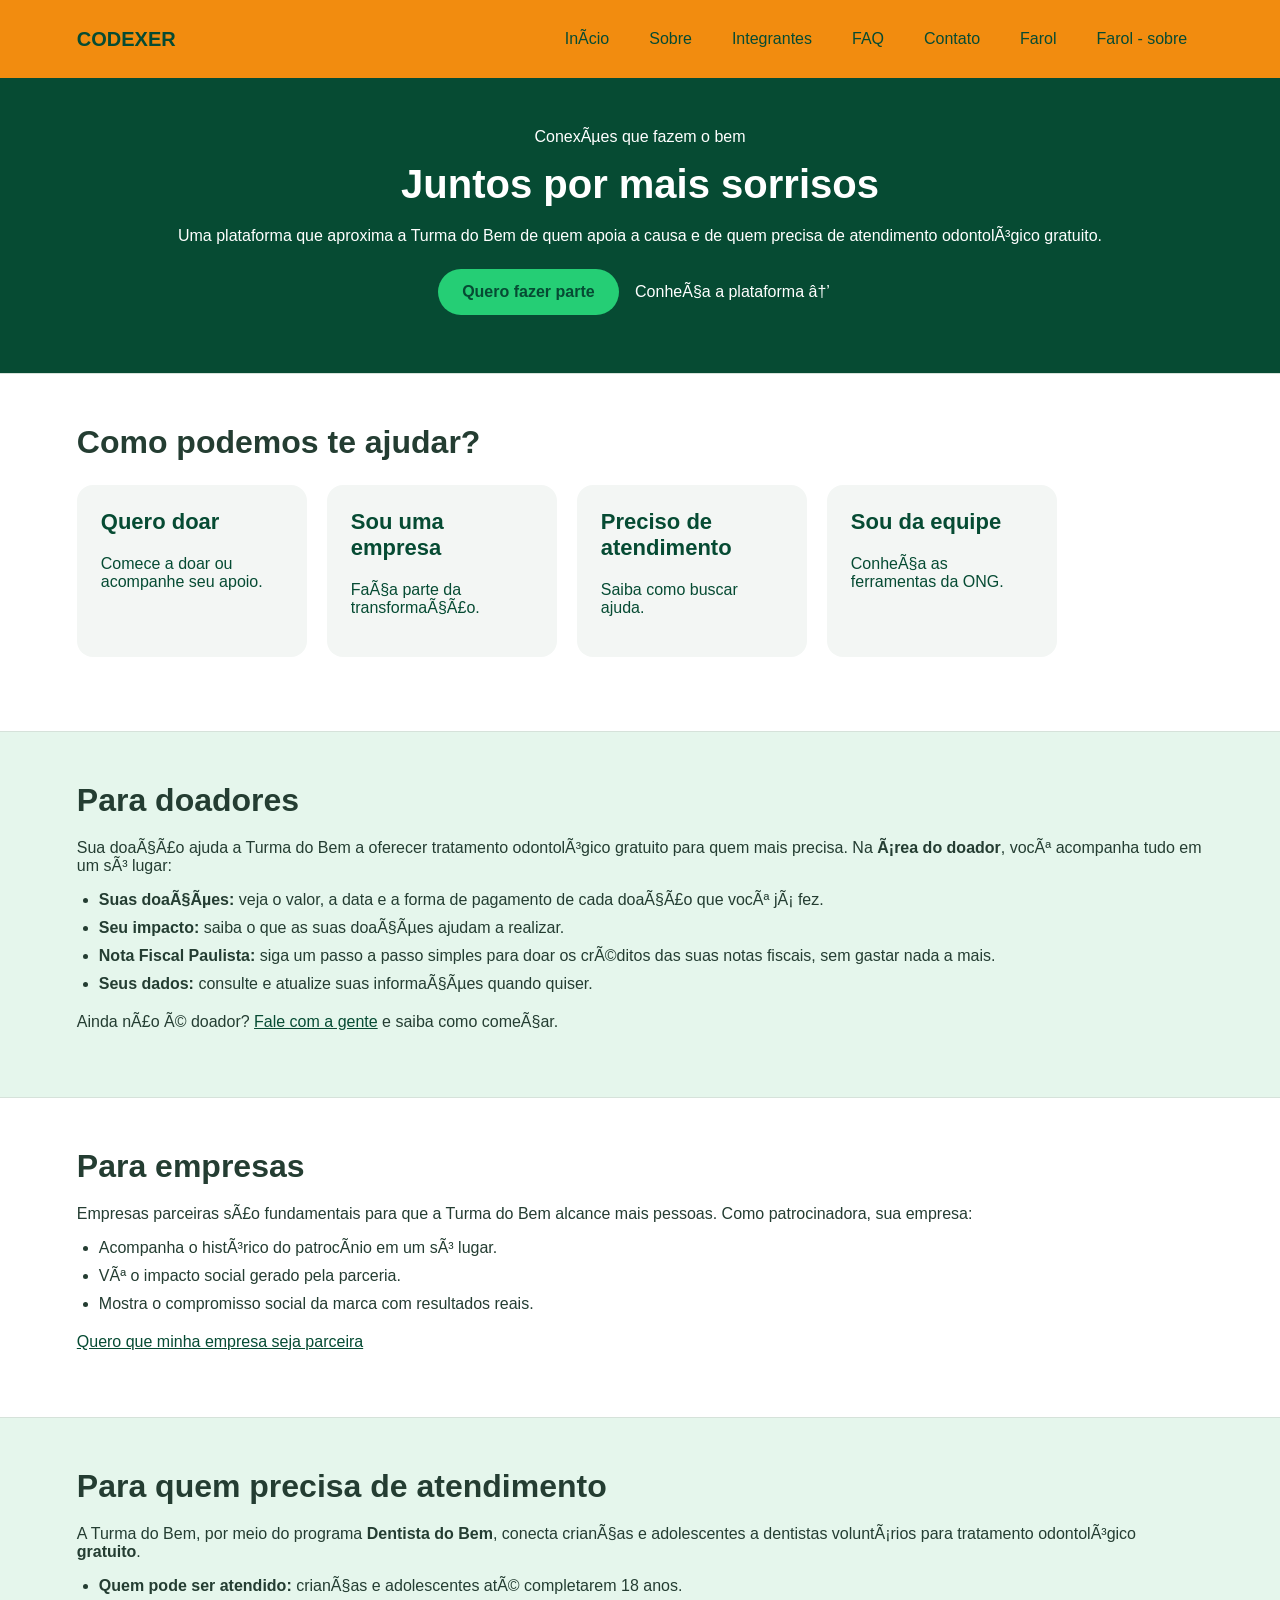
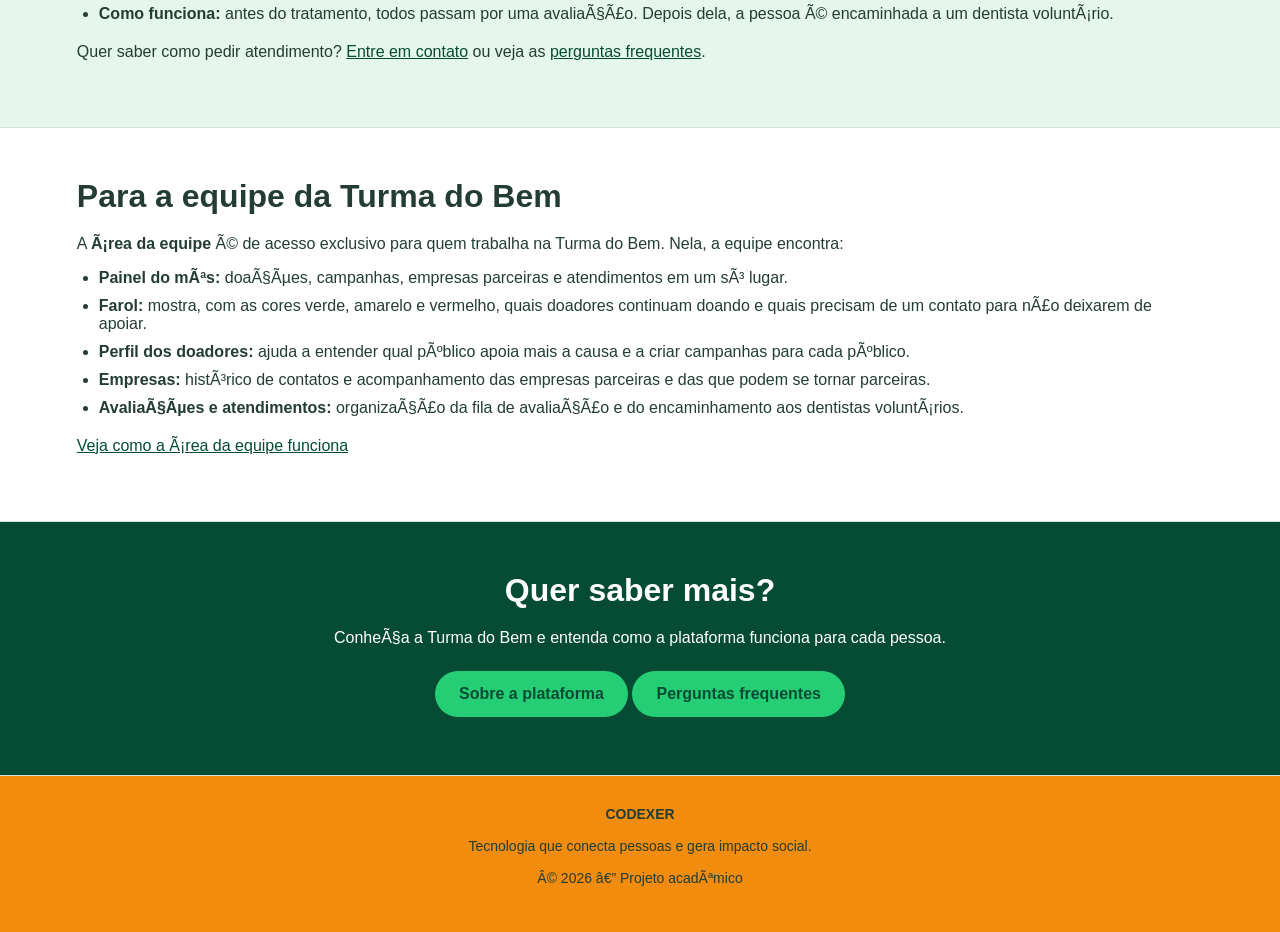
==== commit cf2f0ed8: "Add new links to navigation in index.html" ====
--- a/index.html
+++ b/index.html
@@ -17,6 +17,8 @@
                     <li><a href="integrantes.html">Integrantes</a></li>
                     <li><a href="faq.html">FAQ</a></li>
                     <li><a href="contato.html">Contato</a></li>
+                    <li><a href="farol.html">Farol</a></li>
+                    <li><a href="funcionamento-farol.html">Farol - sobre</a></li>
                 </ul>
             </nav>
         </header>
@@ -133,4 +135,4 @@
             <p>© 2026 — Projeto acadêmico</p>
         </footer>
     </body>
-</html>+</html>
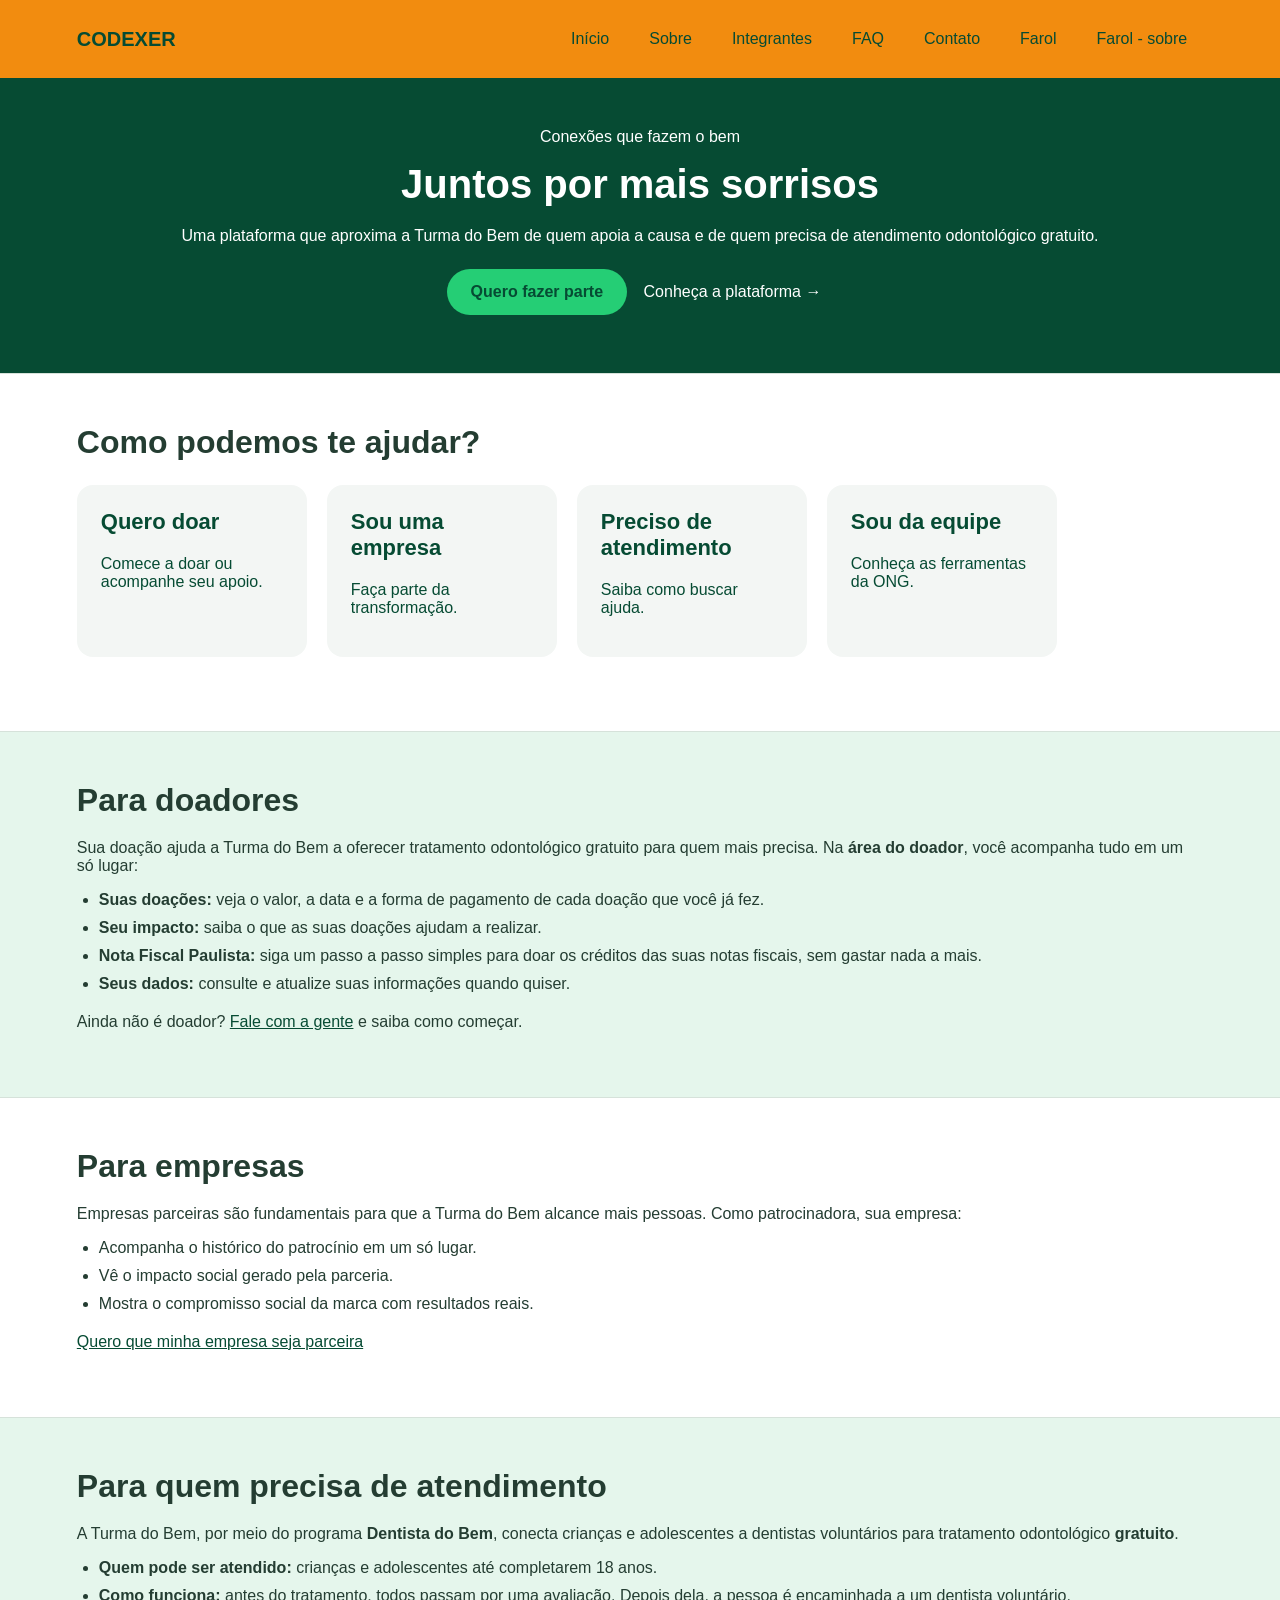
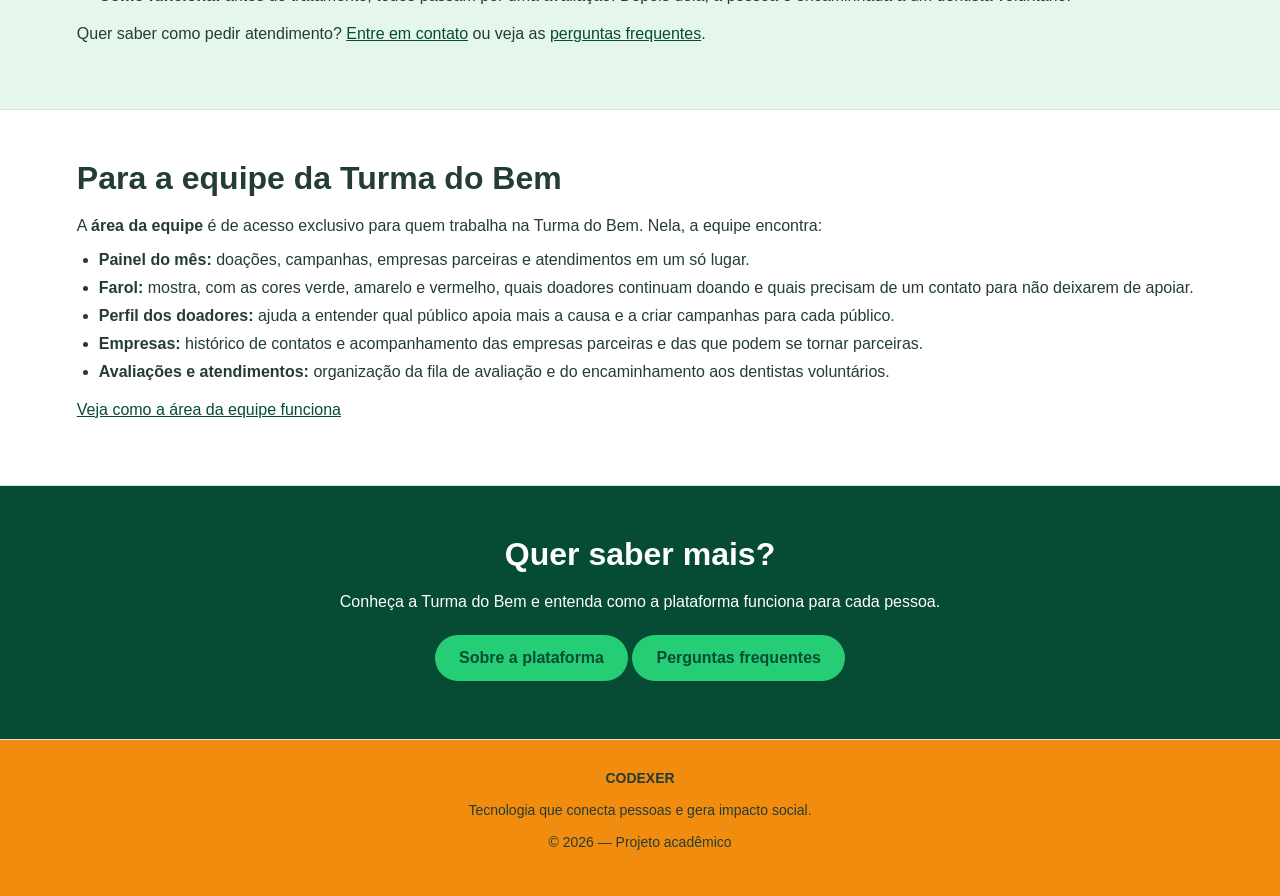
==== commit 2a08cd65: "Fix: corrige semântica" ====
--- a/index.html
+++ b/index.html
@@ -1,5 +1,5 @@
 <!DOCTYPE html>
-<html lang="pt-br>
+<html lang="pt-br">
     <head>
         <meta charset="UTF-8">
         <meta name="viewport" content="width=device-width, initial-scale=1.0">
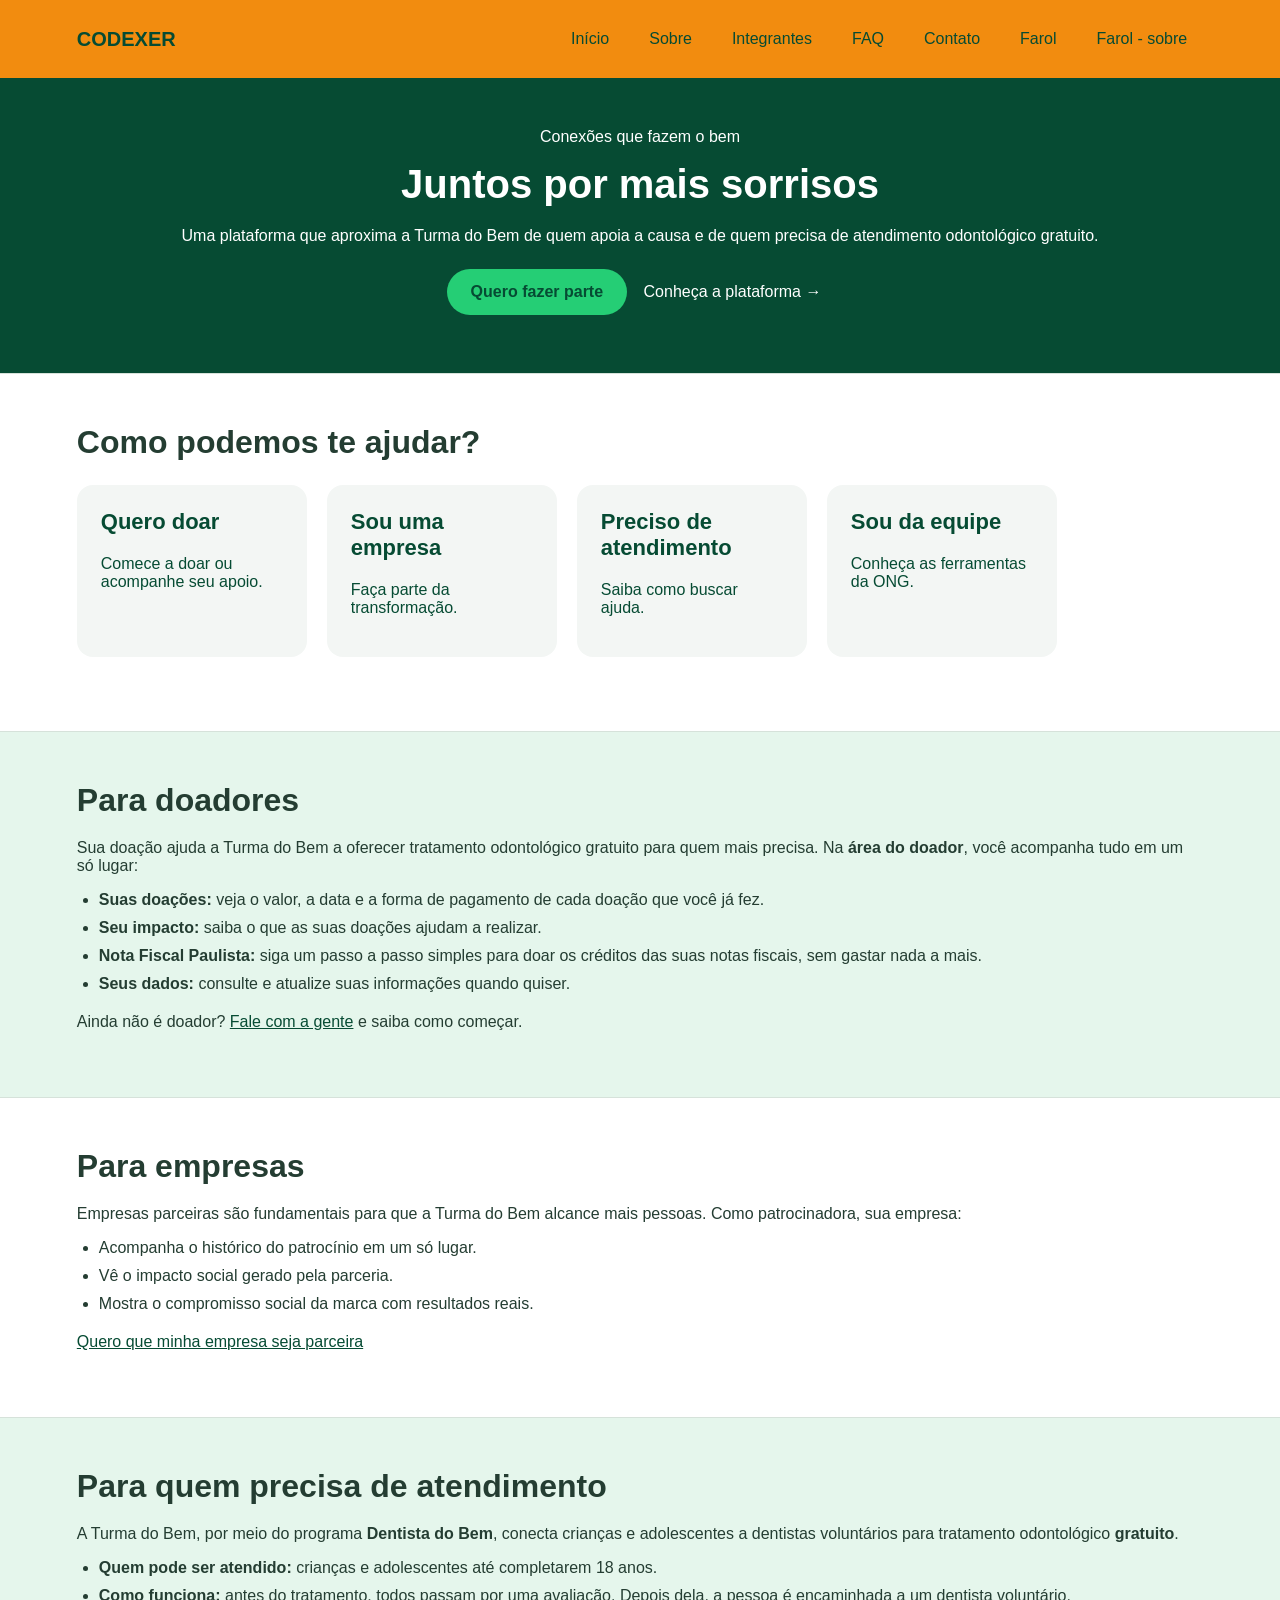
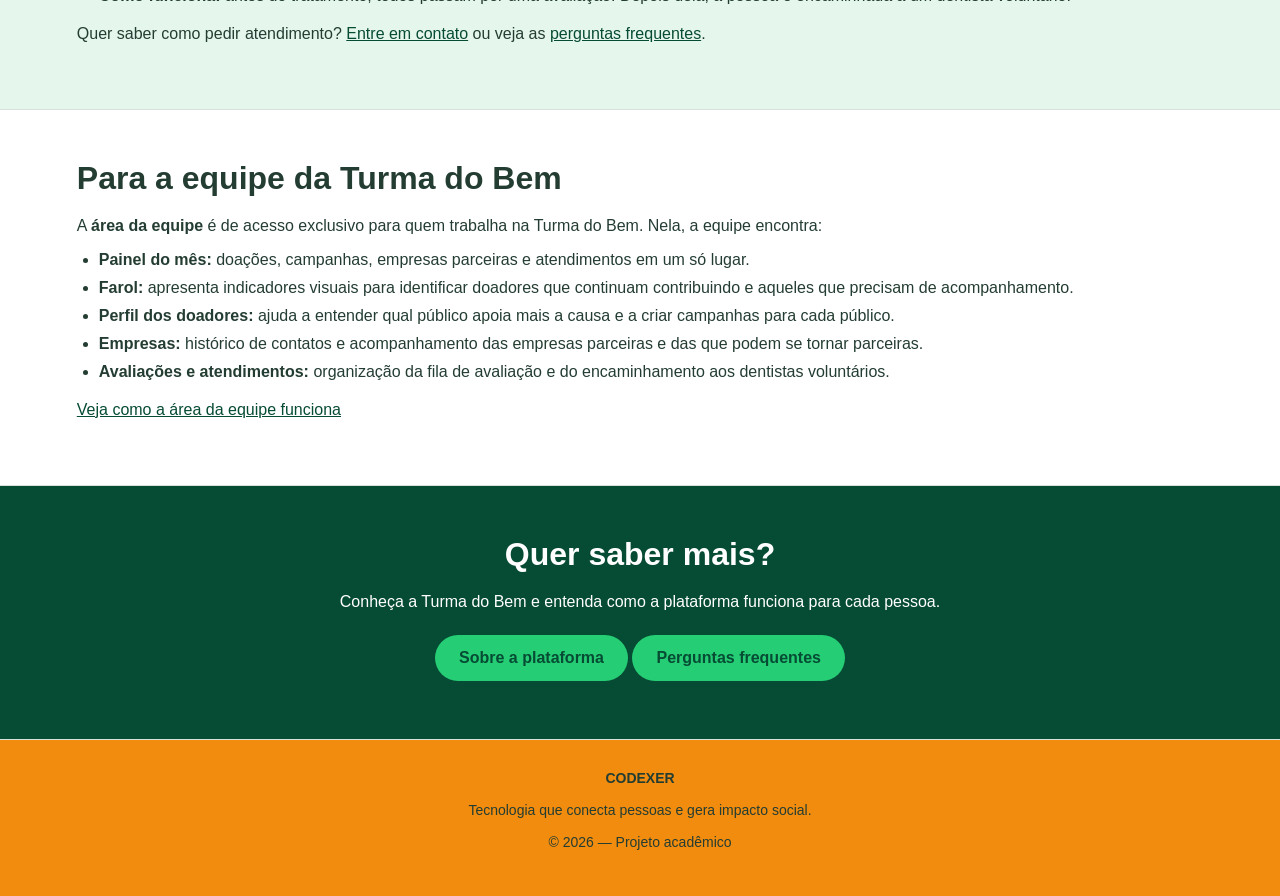
==== commit bbbd3e68: "Fix: ajusta estrutura HTML criada na Sprint 1" ====
--- a/index.html
+++ b/index.html
@@ -67,7 +67,7 @@
 
             <!-- Seção para doadores, com explicação de tudo que eles podem acompanhar pela plataforma
                  e link de direcionamento para quem ainda não doa -->
-            <section class="fundo">
+            <section class="fundo" id="doadores">
                 <h2>Para doadores</h2>
                 <p>Sua doação ajuda a Turma do Bem a oferecer tratamento odontológico gratuito para quem mais precisa. Na <strong>área do doador</strong>, você acompanha tudo em um só lugar:</p>
                 <ul>
@@ -81,7 +81,7 @@
 
             <!-- Seção para empresas parceiras acompanharem históricos de doação e link para
                  empresas que ainda não tem parceria-->
-            <section>
+            <section id="empresas">
                 <h2>Para empresas</h2>
                 <p>Empresas parceiras são fundamentais para que a Turma do Bem alcance mais pessoas. Como patrocinadora, sua empresa:</p>
                 <ul>
@@ -93,7 +93,7 @@
             </section>
 
             <!-- Seção para beneficiários com explicação das regras de atendimento-->
-            <section class="fundo">
+            <section class="fundo" id="beneficiarios">
                 <h2>Para quem precisa de atendimento</h2>
                 <p>A Turma do Bem, por meio do programa <strong>Dentista do Bem</strong>, conecta crianças e adolescentes a dentistas voluntários para tratamento odontológico <strong>gratuito</strong>.</p>
                 <ul>
@@ -105,12 +105,12 @@
 
             <!-- Seção restrita para a equipe da ong, para que acompanhem o status de cada doador,
                  métricas de doações e tenham visibilidade de quem são os parceiros-->
-            <section>
+            <section id="equipe">
                 <h2>Para a equipe da Turma do Bem</h2>
                 <p>A <strong>área da equipe</strong> é de acesso exclusivo para quem trabalha na Turma do Bem. Nela, a equipe encontra:</p>
                 <ul>
                     <li><strong>Painel do mês:</strong> doações, campanhas, empresas parceiras e atendimentos em um só lugar.</li>
-                    <li><strong>Farol:</strong> mostra, com as cores verde, amarelo e vermelho, quais doadores continuam doando e quais precisam de um contato para não deixarem de apoiar.</li>
+                    <li><strong>Farol:</strong> apresenta indicadores visuais para identificar doadores que continuam contribuindo e aqueles que precisam de acompanhamento.</li>
                     <li><strong>Perfil dos doadores:</strong> ajuda a entender qual público apoia mais a causa e a criar campanhas para cada público.</li>
                     <li><strong>Empresas:</strong> histórico de contatos e acompanhamento das empresas parceiras e das que podem se tornar parceiras.</li>
                     <li><strong>Avaliações e atendimentos:</strong> organização da fila de avaliação e do encaminhamento aos dentistas voluntários.</li>
